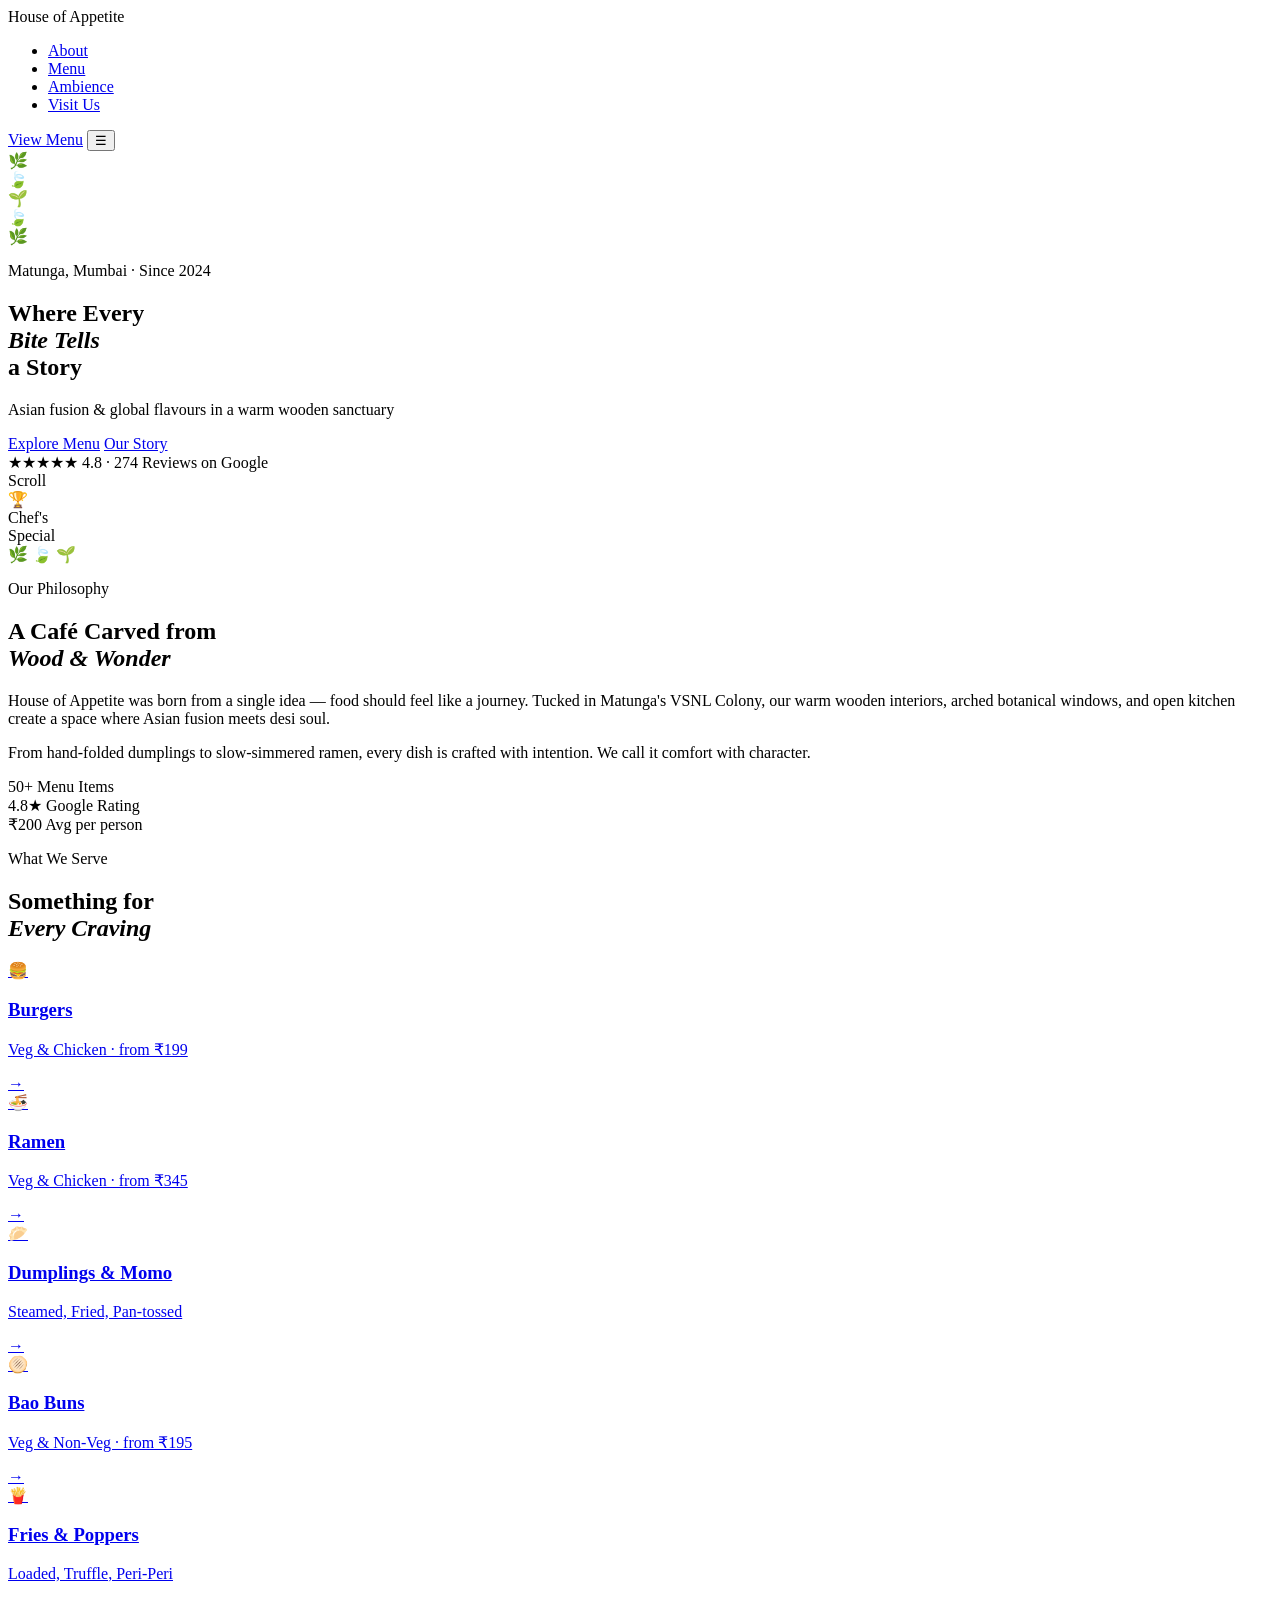
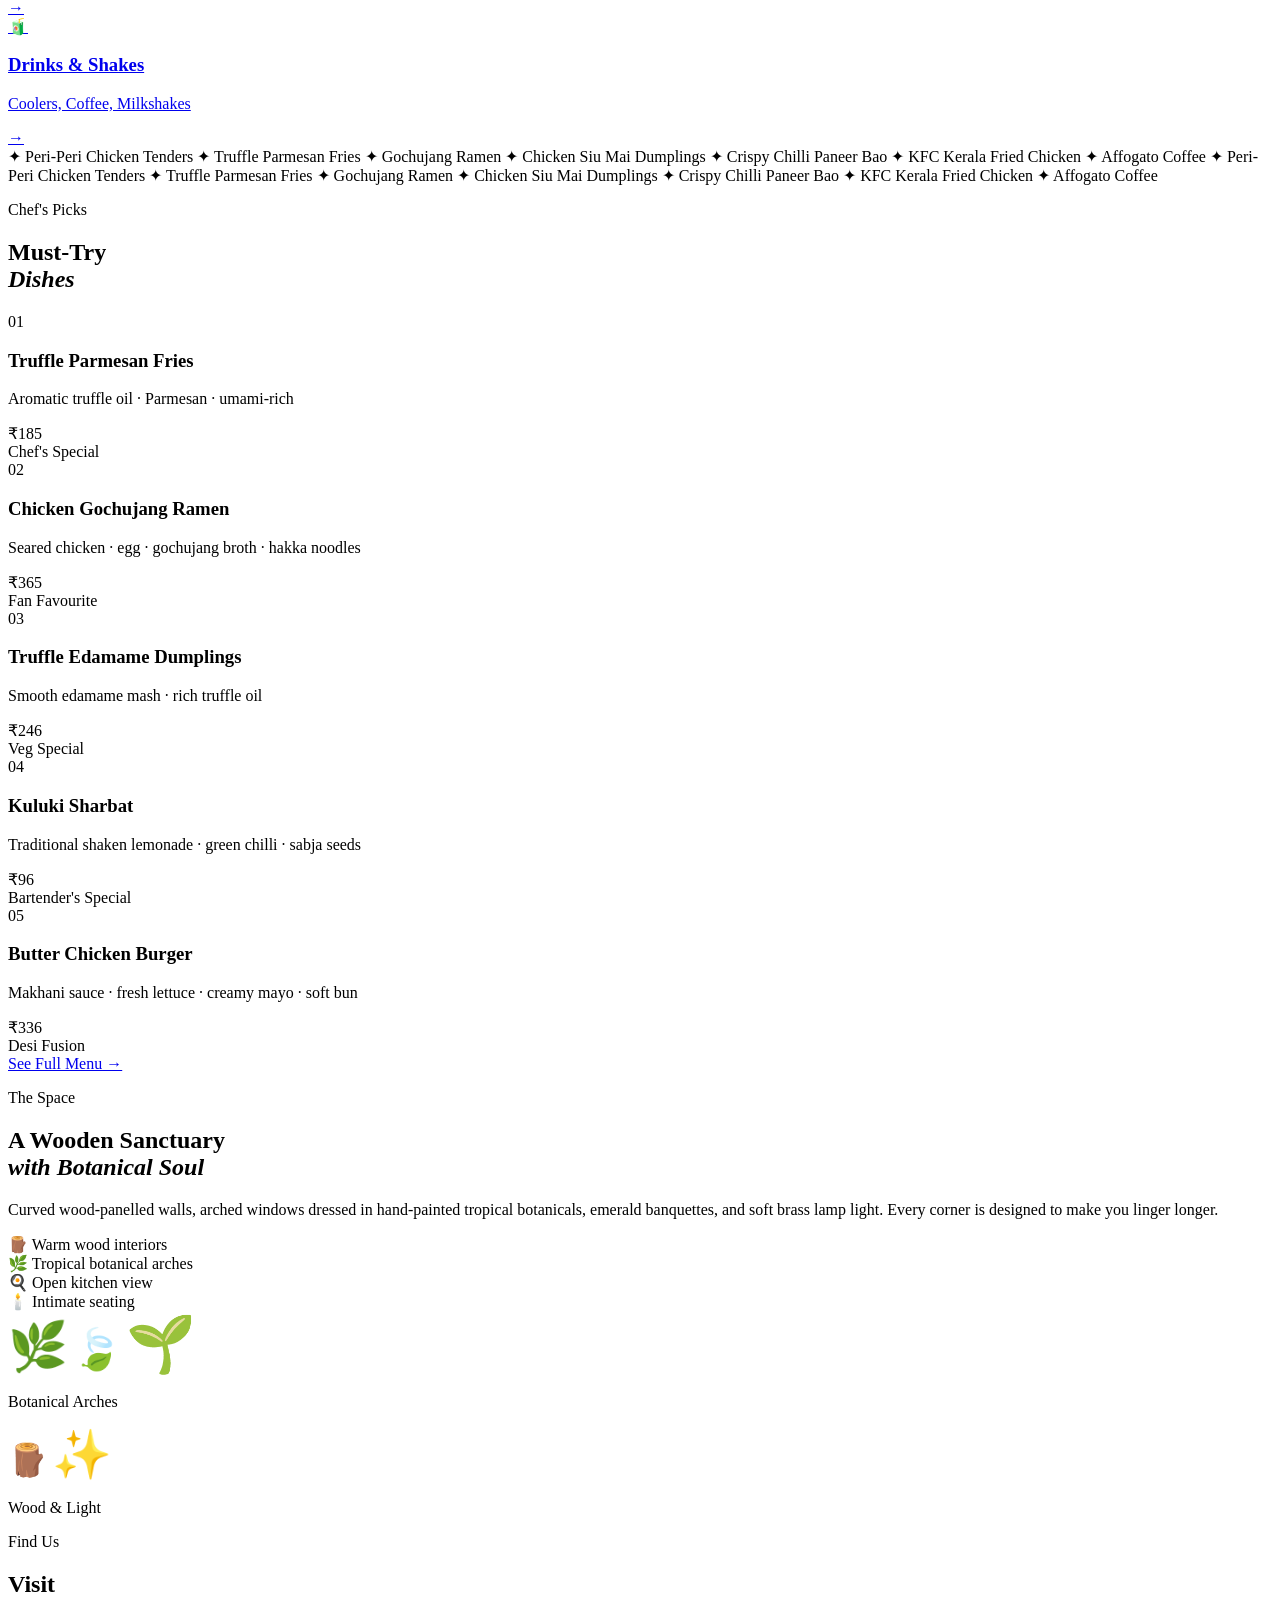
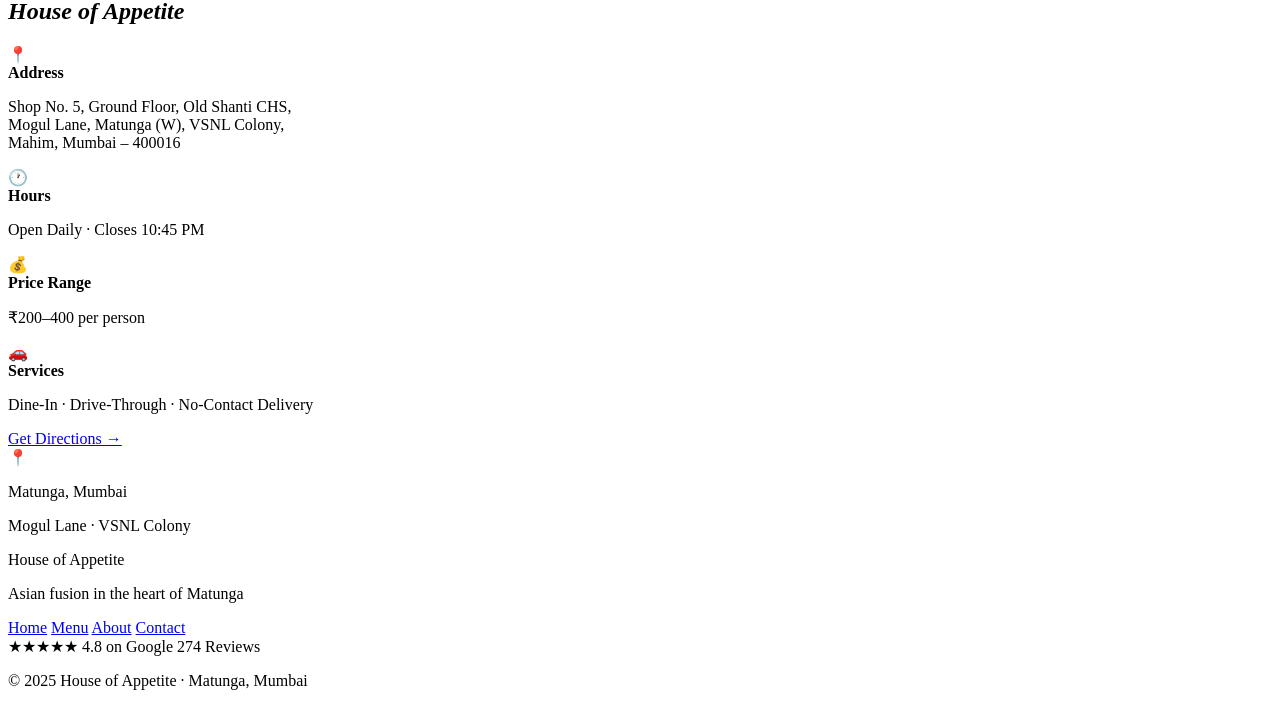
==== index.html @ f9330614 "Fix mobile browser dark mode color inversion" ====
<!DOCTYPE html>
<html lang="en">
<head>
  <meta charset="UTF-8" />
  <meta name="viewport" content="width=device-width, initial-scale=1.0"/>
  <title>House of Appetite · Matunga, Mumbai</title>
  <link rel="preconnect" href="https://fonts.googleapis.com">
  <link href="https://fonts.googleapis.com/css2?family=Cormorant+Garamond:ital,wght@0,300;0,400;0,600;1,300;1,400&family=DM+Sans:wght@300;400;500&family=Playfair+Display:ital,wght@1,400&display=swap" rel="stylesheet">
  <link rel="stylesheet" href="style.css">
  <meta name="color-scheme" content="light">
</head>
<body>

  <!-- FLOATING NAV -->
  <nav class="nav" id="nav">
    <div class="nav-logo">
      <span class="logo-text">House of Appetite</span>
    </div>
    <ul class="nav-links">
      <li><a href="#about">About</a></li>
      <li><a href="menu.html">Menu</a></li>
      <li><a href="#ambience">Ambience</a></li>
      <li><a href="#contact">Visit Us</a></li>
    </ul>
    <a href="menu.html" class="nav-cta">View Menu</a>
    <button class="nav-hamburger" id="hamburger">&#9776;</button>
  </nav>

  <!-- HERO -->
  <section class="hero">
    <div class="hero-bg">
      <div class="leaf leaf-1">🌿</div>
      <div class="leaf leaf-2">🍃</div>
      <div class="leaf leaf-3">🌱</div>
      <div class="leaf leaf-4">🍃</div>
      <div class="leaf leaf-5">🌿</div>
    </div>
    <div class="hero-content">
      <p class="hero-eyebrow">Matunga, Mumbai · Since 2024</p>
      <h1 class="hero-title">
        Where Every<br>
        <em>Bite Tells</em><br>
        a Story
      </h1>
      <p class="hero-sub">Asian fusion & global flavours in a warm wooden sanctuary</p>
      <div class="hero-actions">
        <a href="menu.html" class="btn btn-primary">Explore Menu</a>
        <a href="#about" class="btn btn-ghost">Our Story</a>
      </div>
      <div class="hero-rating">
        <span class="stars">★★★★★</span>
        <span class="rating-text">4.8 · 274 Reviews on Google</span>
      </div>
    </div>
    <div class="hero-scroll">
      <span>Scroll</span>
      <div class="scroll-line"></div>
    </div>
  </section>

  <!-- FLOATING BADGE -->
  <div class="float-badge antigravity" id="float-badge">
    <div class="badge-inner">
      <div class="badge-icon">🏆</div>
      <div class="badge-text">Chef's<br>Special</div>
    </div>
  </div>

  <!-- ABOUT STRIP -->
  <section class="about" id="about">
    <div class="about-grid">
      <div class="about-left">
        <div class="wood-panel">
          <div class="arched-window">
            <div class="arched-leaf-art">
              <div class="arch-inner">
                <span class="arch-emoji">🌿</span>
                <span class="arch-emoji">🍃</span>
                <span class="arch-emoji">🌱</span>
              </div>
            </div>
          </div>
        </div>
      </div>
      <div class="about-right">
        <p class="section-label">Our Philosophy</p>
        <h2 class="section-title">A Café Carved from<br><em>Wood & Wonder</em></h2>
        <p class="about-body">House of Appetite was born from a single idea — food should feel like a journey. Tucked in Matunga's VSNL Colony, our warm wooden interiors, arched botanical windows, and open kitchen create a space where Asian fusion meets desi soul.</p>
        <p class="about-body">From hand-folded dumplings to slow-simmered ramen, every dish is crafted with intention. We call it comfort with character.</p>
        <div class="about-stats">
          <div class="stat">
            <span class="stat-num">50+</span>
            <span class="stat-label">Menu Items</span>
          </div>
          <div class="stat">
            <span class="stat-num">4.8★</span>
            <span class="stat-label">Google Rating</span>
          </div>
          <div class="stat">
            <span class="stat-num">₹200</span>
            <span class="stat-label">Avg per person</span>
          </div>
        </div>
      </div>
    </div>
  </section>

  <!-- CATEGORY SHOWCASE -->
  <section class="categories">
    <div class="container">
      <p class="section-label center">What We Serve</p>
      <h2 class="section-title center">Something for<br><em>Every Craving</em></h2>
      <div class="cat-grid">
        <a href="menu.html#burgers" class="cat-card antigravity-card" style="--delay:0s">
          <div class="cat-emoji">🍔</div>
          <h3>Burgers</h3>
          <p>Veg & Chicken · from ₹199</p>
          <span class="cat-arrow">→</span>
        </a>
        <a href="menu.html#ramen" class="cat-card antigravity-card" style="--delay:0.1s">
          <div class="cat-emoji">🍜</div>
          <h3>Ramen</h3>
          <p>Veg & Chicken · from ₹345</p>
          <span class="cat-arrow">→</span>
        </a>
        <a href="menu.html#dumplings" class="cat-card antigravity-card" style="--delay:0.2s">
          <div class="cat-emoji">🥟</div>
          <h3>Dumplings & Momo</h3>
          <p>Steamed, Fried, Pan-tossed</p>
          <span class="cat-arrow">→</span>
        </a>
        <a href="menu.html#bao" class="cat-card antigravity-card" style="--delay:0.3s">
          <div class="cat-emoji">🫓</div>
          <h3>Bao Buns</h3>
          <p>Veg & Non-Veg · from ₹195</p>
          <span class="cat-arrow">→</span>
        </a>
        <a href="menu.html#fries" class="cat-card antigravity-card" style="--delay:0.4s">
          <div class="cat-emoji">🍟</div>
          <h3>Fries & Poppers</h3>
          <p>Loaded, Truffle, Peri-Peri</p>
          <span class="cat-arrow">→</span>
        </a>
        <a href="menu.html#drinks" class="cat-card antigravity-card" style="--delay:0.5s">
          <div class="cat-emoji">🧃</div>
          <h3>Drinks & Shakes</h3>
          <p>Coolers, Coffee, Milkshakes</p>
          <span class="cat-arrow">→</span>
        </a>
      </div>
    </div>
  </section>

  <!-- CHEF SPECIALS TICKER -->
  <div class="ticker-wrap">
    <div class="ticker">
      <span>✦ Peri-Peri Chicken Tenders</span>
      <span>✦ Truffle Parmesan Fries</span>
      <span>✦ Gochujang Ramen</span>
      <span>✦ Chicken Siu Mai Dumplings</span>
      <span>✦ Crispy Chilli Paneer Bao</span>
      <span>✦ KFC Kerala Fried Chicken</span>
      <span>✦ Affogato Coffee</span>
      <span>✦ Peri-Peri Chicken Tenders</span>
      <span>✦ Truffle Parmesan Fries</span>
      <span>✦ Gochujang Ramen</span>
      <span>✦ Chicken Siu Mai Dumplings</span>
      <span>✦ Crispy Chilli Paneer Bao</span>
      <span>✦ KFC Kerala Fried Chicken</span>
      <span>✦ Affogato Coffee</span>
    </div>
  </div>

  <!-- FEATURED DISHES -->
  <section class="featured">
    <div class="container">
      <p class="section-label">Chef's Picks</p>
      <h2 class="section-title">Must-Try<br><em>Dishes</em></h2>
      <div class="dish-list">
        <div class="dish-item antigravity-subtle">
          <div class="dish-num">01</div>
          <div class="dish-info">
            <h3>Truffle Parmesan Fries</h3>
            <p>Aromatic truffle oil · Parmesan · umami-rich</p>
          </div>
          <div class="dish-price">₹185</div>
          <div class="dish-tag">Chef's Special</div>
        </div>
        <div class="dish-item antigravity-subtle">
          <div class="dish-num">02</div>
          <div class="dish-info">
            <h3>Chicken Gochujang Ramen</h3>
            <p>Seared chicken · egg · gochujang broth · hakka noodles</p>
          </div>
          <div class="dish-price">₹365</div>
          <div class="dish-tag">Fan Favourite</div>
        </div>
        <div class="dish-item antigravity-subtle">
          <div class="dish-num">03</div>
          <div class="dish-info">
            <h3>Truffle Edamame Dumplings</h3>
            <p>Smooth edamame mash · rich truffle oil</p>
          </div>
          <div class="dish-price">₹246</div>
          <div class="dish-tag">Veg Special</div>
        </div>
        <div class="dish-item antigravity-subtle">
          <div class="dish-num">04</div>
          <div class="dish-info">
            <h3>Kuluki Sharbat</h3>
            <p>Traditional shaken lemonade · green chilli · sabja seeds</p>
          </div>
          <div class="dish-price">₹96</div>
          <div class="dish-tag">Bartender's Special</div>
        </div>
        <div class="dish-item antigravity-subtle">
          <div class="dish-num">05</div>
          <div class="dish-info">
            <h3>Butter Chicken Burger</h3>
            <p>Makhani sauce · fresh lettuce · creamy mayo · soft bun</p>
          </div>
          <div class="dish-price">₹336</div>
          <div class="dish-tag">Desi Fusion</div>
        </div>
      </div>
      <div class="featured-cta">
        <a href="menu.html" class="btn btn-primary">See Full Menu →</a>
      </div>
    </div>
  </section>

  <!-- AMBIENCE SECTION -->
  <section class="ambience" id="ambience">
    <div class="ambience-inner">
      <div class="ambience-text">
        <p class="section-label light">The Space</p>
        <h2 class="section-title light">A Wooden Sanctuary<br><em>with Botanical Soul</em></h2>
        <p class="ambience-body">Curved wood-panelled walls, arched windows dressed in hand-painted tropical botanicals, emerald banquettes, and soft brass lamp light. Every corner is designed to make you linger longer.</p>
        <div class="ambience-features">
          <div class="af-item">
            <span class="af-icon">🪵</span>
            <span>Warm wood interiors</span>
          </div>
          <div class="af-item">
            <span class="af-icon">🌿</span>
            <span>Tropical botanical arches</span>
          </div>
          <div class="af-item">
            <span class="af-icon">🍳</span>
            <span>Open kitchen view</span>
          </div>
          <div class="af-item">
            <span class="af-icon">🕯️</span>
            <span>Intimate seating</span>
          </div>
        </div>
      </div>
      <div class="ambience-visual">
        <div class="av-card av-card-1">
          <div class="av-arch">
            <span style="font-size:3rem">🌿</span>
            <span style="font-size:2.5rem">🍃</span>
            <span style="font-size:3.5rem">🌱</span>
          </div>
          <p>Botanical Arches</p>
        </div>
        <div class="av-card av-card-2">
          <div class="av-arch">
            <span style="font-size:2rem">🪵</span>
            <span style="font-size:3rem">✨</span>
          </div>
          <p>Wood & Light</p>
        </div>
      </div>
    </div>
  </section>

  <!-- CONTACT / VISIT -->
  <section class="contact" id="contact">
    <div class="container">
      <div class="contact-grid">
        <div class="contact-info">
          <p class="section-label">Find Us</p>
          <h2 class="section-title">Visit<br><em>House of Appetite</em></h2>
          <div class="contact-details">
            <div class="cd-row">
              <span class="cd-icon">📍</span>
              <div>
                <strong>Address</strong>
                <p>Shop No. 5, Ground Floor, Old Shanti CHS,<br>Mogul Lane, Matunga (W), VSNL Colony,<br>Mahim, Mumbai – 400016</p>
              </div>
            </div>
            <div class="cd-row">
              <span class="cd-icon">🕐</span>
              <div>
                <strong>Hours</strong>
                <p>Open Daily · Closes 10:45 PM</p>
              </div>
            </div>
            <div class="cd-row">
              <span class="cd-icon">💰</span>
              <div>
                <strong>Price Range</strong>
                <p>₹200–400 per person</p>
              </div>
            </div>
            <div class="cd-row">
              <span class="cd-icon">🚗</span>
              <div>
                <strong>Services</strong>
                <p>Dine-In · Drive-Through · No-Contact Delivery</p>
              </div>
            </div>
          </div>
          <a href="https://maps.google.com" target="_blank" class="btn btn-primary" style="margin-top:2rem;">Get Directions →</a>
        </div>
        <div class="map-placeholder">
          <div class="map-frame">
            <div class="map-pin antigravity">📍</div>
            <p class="map-label">Matunga, Mumbai</p>
            <p class="map-sub">Mogul Lane · VSNL Colony</p>
          </div>
        </div>
      </div>
    </div>
  </section>

  <!-- FOOTER -->
  <footer class="footer">
    <div class="footer-inner">
      <div class="footer-brand">
        <span class="logo-text">House of Appetite</span>
        <p>Asian fusion in the heart of Matunga</p>
      </div>
      <div class="footer-links">
        <a href="index.html">Home</a>
        <a href="menu.html">Menu</a>
        <a href="#about">About</a>
        <a href="#contact">Contact</a>
      </div>
      <div class="footer-rating">
        <span>★★★★★ 4.8 on Google</span>
        <span>274 Reviews</span>
      </div>
    </div>
    <div class="footer-bottom">
      <p>© 2025 House of Appetite · Matunga, Mumbai</p>
    </div>
  </footer>

  <script src="main.js"></script>
</body>
</html>
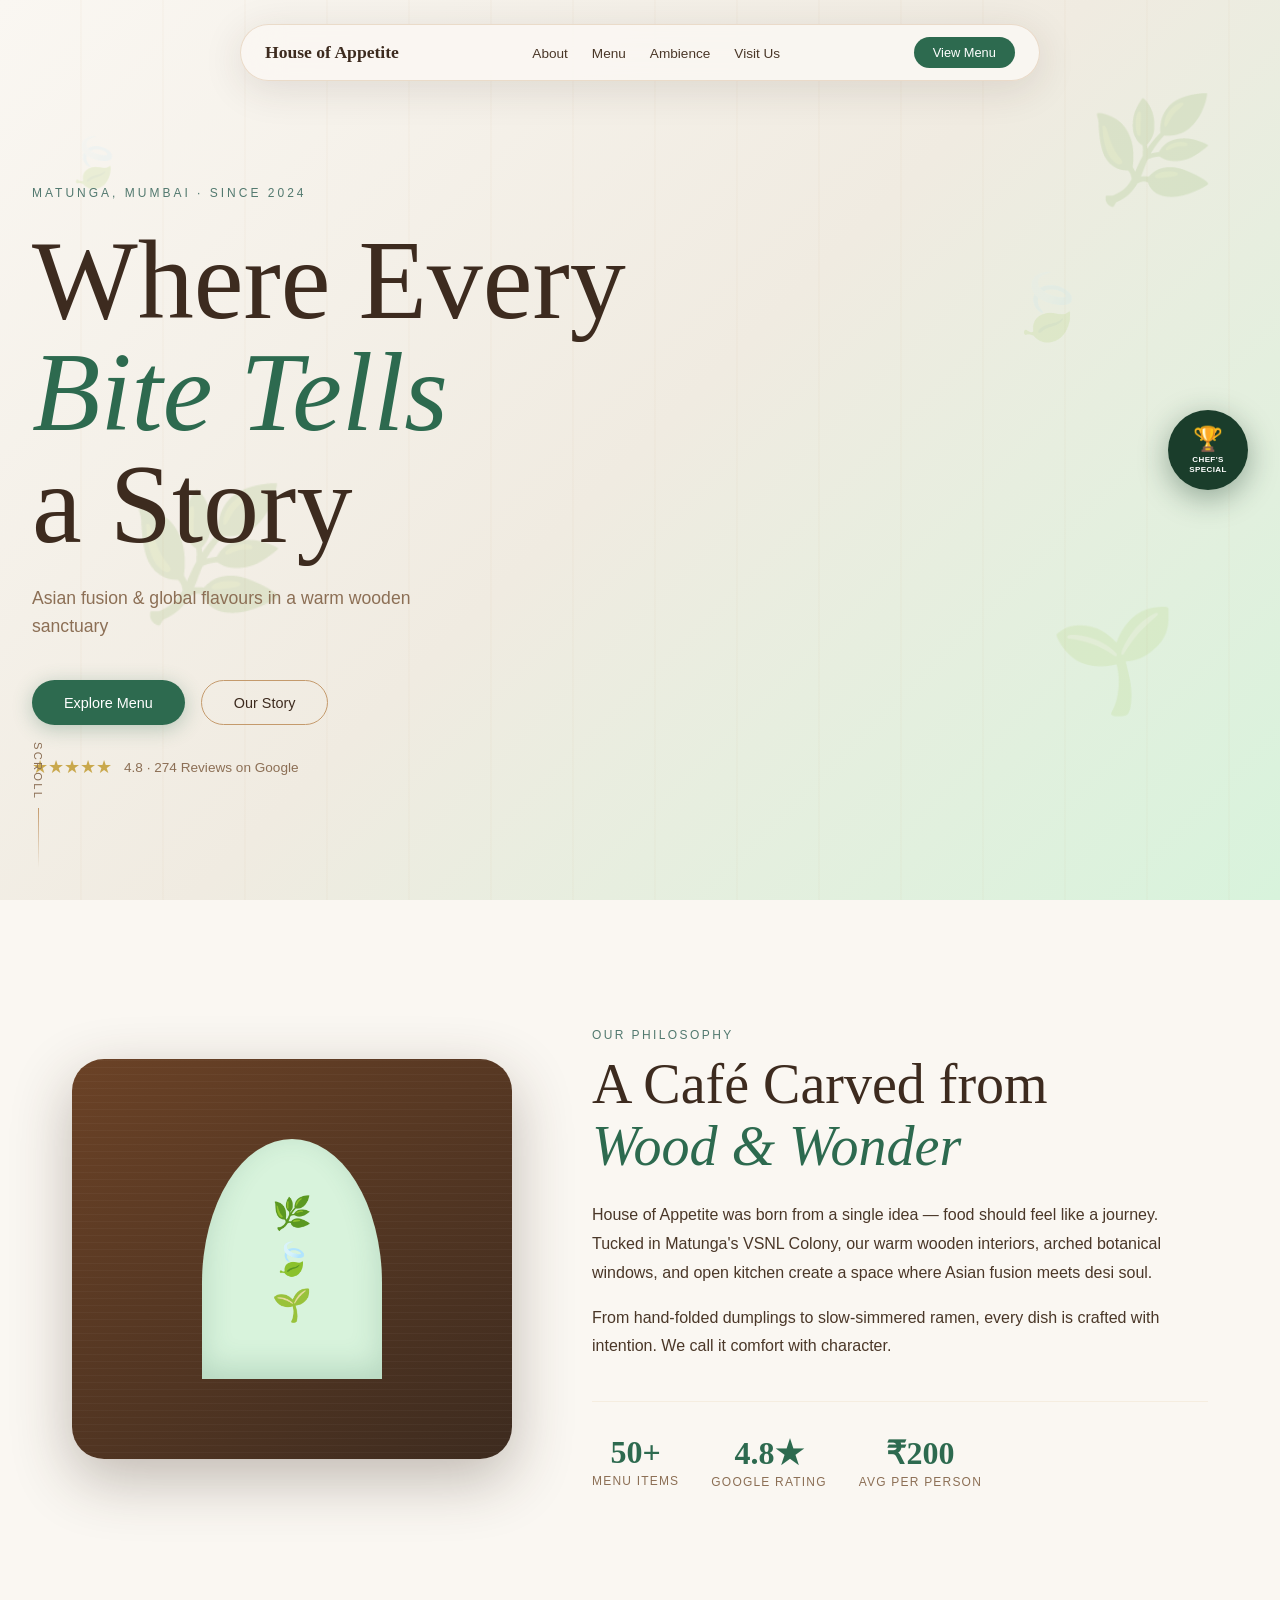
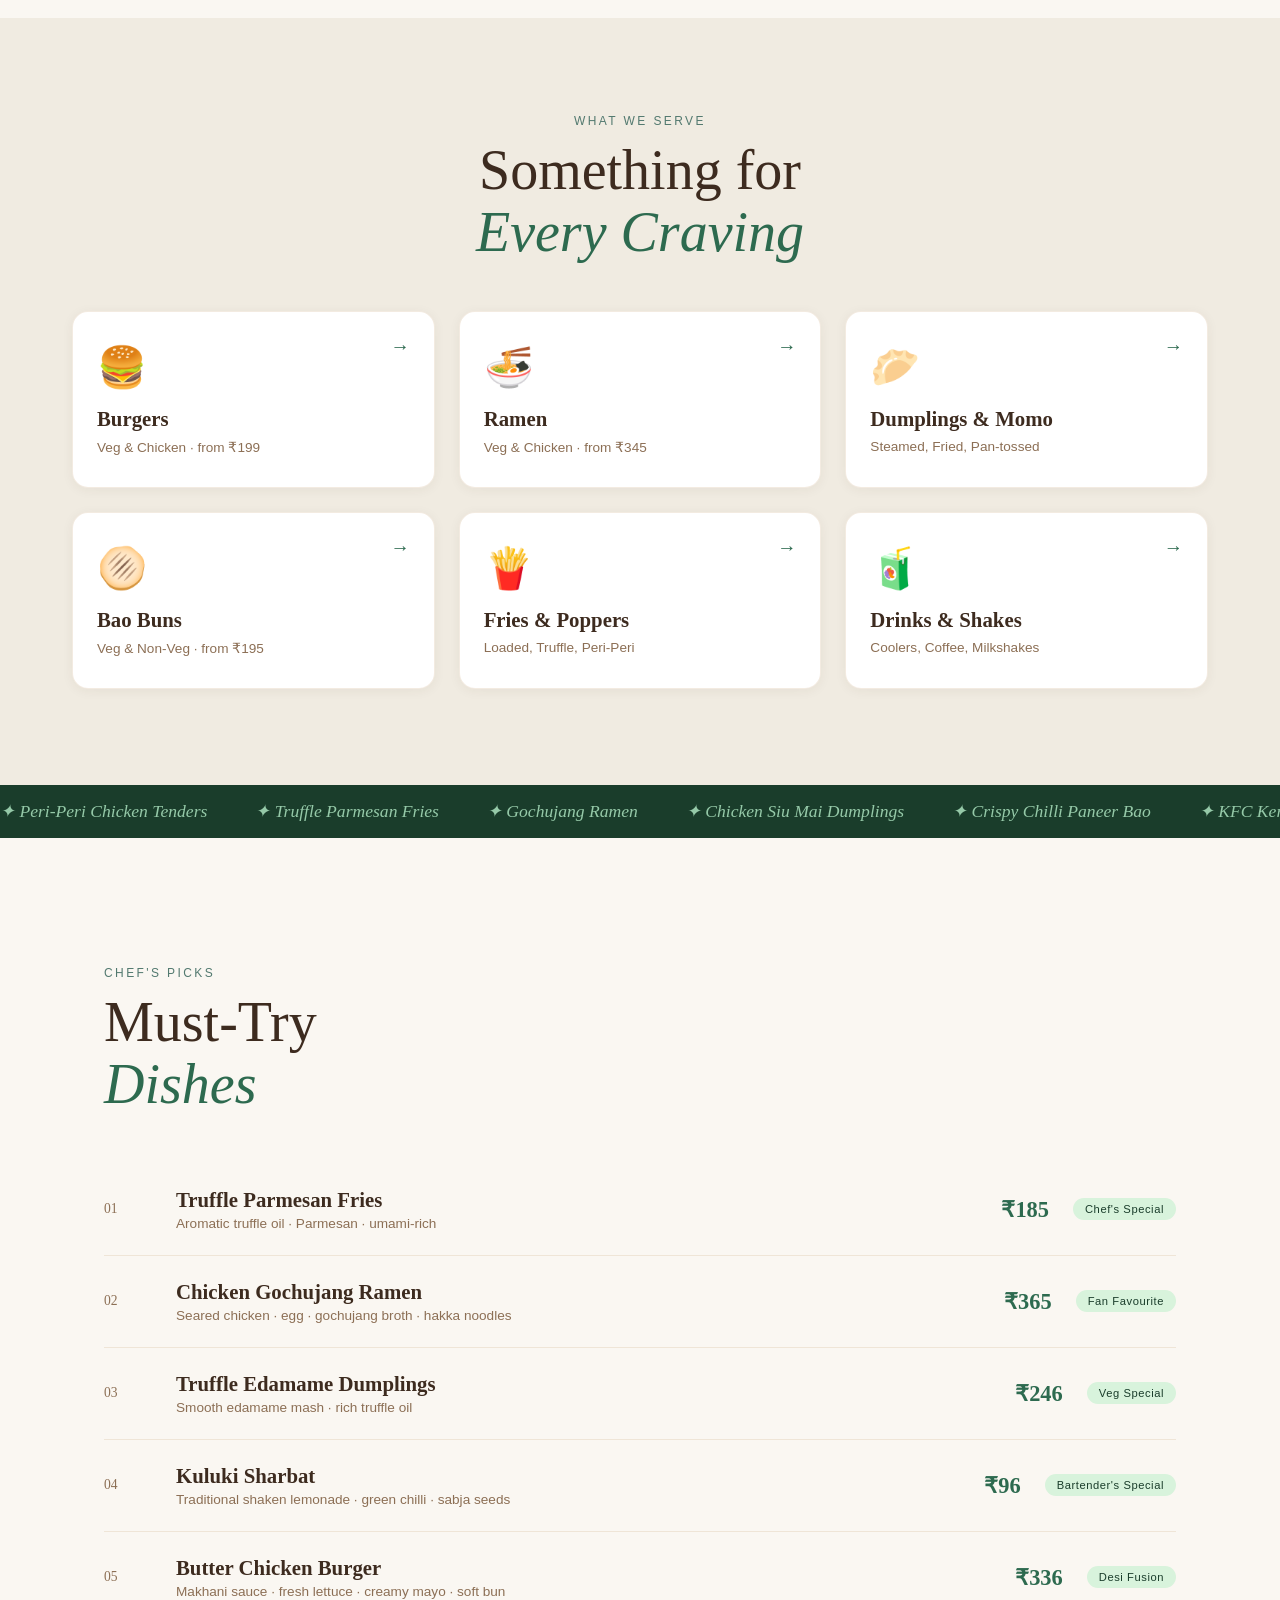
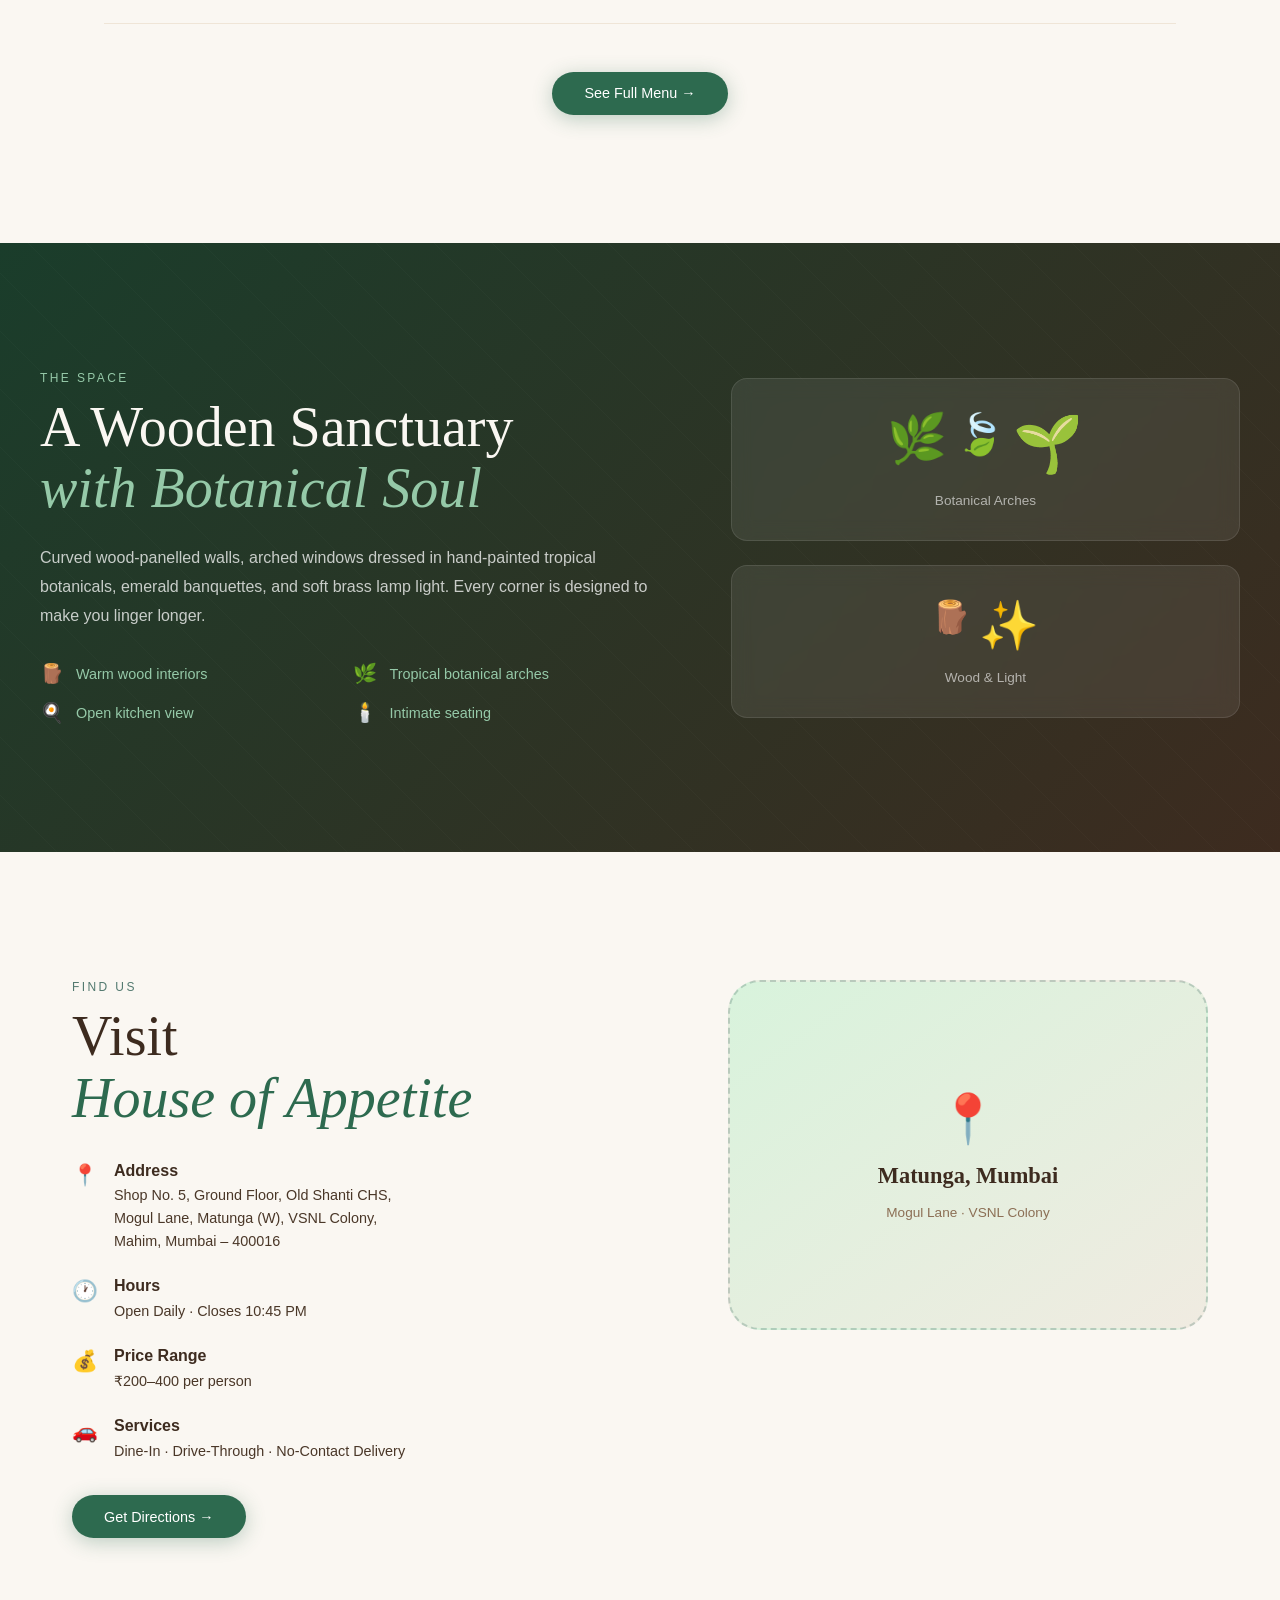
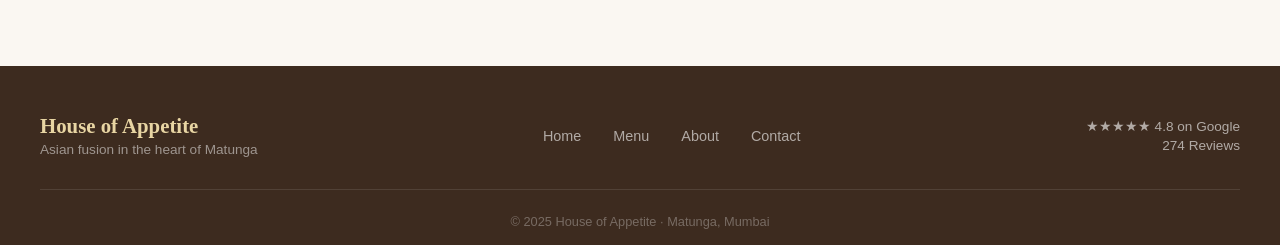
==== commit d31da0f4: "Fix CSS and JS paths" ====
--- a/index.html
+++ b/index.html
@@ -6,7 +6,7 @@
   <title>House of Appetite · Matunga, Mumbai</title>
   <link rel="preconnect" href="https://fonts.googleapis.com">
   <link href="https://fonts.googleapis.com/css2?family=Cormorant+Garamond:ital,wght@0,300;0,400;0,600;1,300;1,400&family=DM+Sans:wght@300;400;500&family=Playfair+Display:ital,wght@1,400&display=swap" rel="stylesheet">
-  <link rel="stylesheet" href="style.css">
+  <link rel="stylesheet" href="css/style.css">
   <meta name="color-scheme" content="light">
 </head>
 <body>
@@ -348,6 +348,6 @@
     </div>
   </footer>
 
-  <script src="main.js"></script>
+  <script src="js/main.js"></script>
 </body>
 </html>
--- a/css/style.css
+++ b/css/style.css
@@ -0,0 +1,970 @@
+/* ===========================
+   HOUSE OF APPETITE — STYLES
+   Theme: Wood + Botanical Green
+   =========================== */
+
+:root {
+  color-scheme: light;
+  --wood-dark: #3d2b1f;
+  --wood-mid: #6b4226;
+  --wood-light: #c49a6c;
+  --wood-pale: #f5ede0;
+  --green-deep: #1a3d2b;
+  --green-mid: #2d6a4f;
+  --green-sage: #52796f;
+  --green-light: #95c9a8;
+  --green-pale: #d8f3dc;
+  --cream: #faf7f2;
+  --off-white: #f0ebe1;
+  --text-dark: #1c1209;
+  --text-mid: #4a3728;
+  --text-light: #8c6f55;
+  --gold: #c9a84c;
+  --gold-light: #e8d5a3;
+  --shadow-wood: rgba(61, 43, 31, 0.15);
+  --radius: 16px;
+  --radius-lg: 32px;
+  --radius-arch: 50% 50% 0 0 / 60% 60% 0 0;
+}
+
+*, *::before, *::after { box-sizing: border-box; margin: 0; padding: 0; }
+
+html { scroll-behavior: smooth; }
+
+body {
+  font-family: 'DM Sans', sans-serif;
+  background: var(--cream);
+  color: var(--text-dark);
+  overflow-x: hidden;
+  cursor: default;
+}
+
+/* ========== TYPOGRAPHY ========== */
+.section-label {
+  font-family: 'DM Sans', sans-serif;
+  font-size: 0.75rem;
+  font-weight: 500;
+  letter-spacing: 0.2em;
+  text-transform: uppercase;
+  color: var(--green-sage);
+  display: block;
+  margin-bottom: 0.75rem;
+}
+.section-label.light { color: var(--green-light); }
+.section-label.center { text-align: center; }
+
+.section-title {
+  font-family: 'Cormorant Garamond', serif;
+  font-size: clamp(2.2rem, 5vw, 3.5rem);
+  font-weight: 300;
+  line-height: 1.1;
+  color: var(--wood-dark);
+  margin-bottom: 1.5rem;
+}
+.section-title em {
+  font-style: italic;
+  color: var(--green-mid);
+}
+.section-title.center { text-align: center; }
+.section-title.light { color: var(--cream); }
+.section-title.light em { color: var(--green-light); }
+
+/* ========== BUTTONS ========== */
+.btn {
+  display: inline-flex;
+  align-items: center;
+  gap: 0.5rem;
+  padding: 0.85rem 2rem;
+  border-radius: 100px;
+  font-family: 'DM Sans', sans-serif;
+  font-size: 0.9rem;
+  font-weight: 500;
+  text-decoration: none;
+  transition: all 0.3s ease;
+  cursor: pointer;
+  border: none;
+}
+.btn-primary {
+  background: var(--green-mid);
+  color: white;
+  box-shadow: 0 4px 20px rgba(45, 106, 79, 0.3);
+}
+.btn-primary:hover {
+  background: var(--green-deep);
+  transform: translateY(-2px);
+  box-shadow: 0 8px 30px rgba(45, 106, 79, 0.4);
+}
+.btn-ghost {
+  background: transparent;
+  color: var(--wood-dark);
+  border: 1.5px solid var(--wood-light);
+}
+.btn-ghost:hover {
+  background: var(--wood-pale);
+  transform: translateY(-2px);
+}
+
+/* ========== CONTAINER ========== */
+.container {
+  max-width: 1200px;
+  margin: 0 auto;
+  padding: 0 2rem;
+}
+
+/* ========== NAVIGATION ========== */
+.nav {
+  position: fixed;
+  top: 1.5rem;
+  left: 50%;
+  transform: translateX(-50%);
+  z-index: 1000;
+  display: flex;
+  align-items: center;
+  gap: 2rem;
+  background: rgba(250, 247, 242, 0.92);
+  backdrop-filter: blur(20px);
+  border: 1px solid rgba(196, 154, 108, 0.3);
+  border-radius: 100px;
+  padding: 0.75rem 1.5rem;
+  box-shadow: 0 8px 40px rgba(61, 43, 31, 0.12);
+  transition: all 0.4s ease;
+  width: min(90vw, 800px);
+}
+.nav.scrolled {
+  background: rgba(250, 247, 242, 0.98);
+  box-shadow: 0 8px 40px rgba(61, 43, 31, 0.2);
+}
+.logo-text {
+  font-family: 'Cormorant Garamond', serif;
+  font-size: 1.1rem;
+  font-weight: 600;
+  color: var(--wood-dark);
+  white-space: nowrap;
+}
+.nav-links {
+  display: flex;
+  list-style: none;
+  gap: 1.5rem;
+  flex: 1;
+  justify-content: center;
+}
+.nav-links a {
+  text-decoration: none;
+  font-size: 0.85rem;
+  color: var(--text-mid);
+  transition: color 0.2s;
+  font-weight: 400;
+}
+.nav-links a:hover { color: var(--green-mid); }
+.nav-cta {
+  font-size: 0.8rem;
+  padding: 0.5rem 1.2rem;
+  background: var(--green-mid);
+  color: white;
+  border-radius: 100px;
+  text-decoration: none;
+  font-weight: 500;
+  transition: all 0.3s;
+  white-space: nowrap;
+}
+.nav-cta:hover { background: var(--green-deep); }
+.nav-hamburger {
+  display: none;
+  background: none;
+  border: none;
+  font-size: 1.4rem;
+  cursor: pointer;
+  color: var(--wood-dark);
+}
+
+/* ========== HERO ========== */
+.hero {
+  min-height: 100vh;
+  display: flex;
+  align-items: center;
+  position: relative;
+  overflow: hidden;
+  background: linear-gradient(135deg, var(--cream) 0%, var(--off-white) 50%, var(--green-pale) 100%);
+  padding: 8rem 2rem 4rem;
+}
+
+.hero-bg {
+  position: absolute;
+  inset: 0;
+  overflow: hidden;
+  pointer-events: none;
+}
+
+/* Wood grain texture overlay */
+.hero-bg::before {
+  content: '';
+  position: absolute;
+  inset: 0;
+  background:
+    repeating-linear-gradient(
+      90deg,
+      transparent 0px,
+      transparent 80px,
+      rgba(196, 154, 108, 0.04) 80px,
+      rgba(196, 154, 108, 0.04) 82px
+    );
+}
+
+.leaf {
+  position: absolute;
+  font-size: clamp(3rem, 8vw, 7rem);
+  opacity: 0.12;
+  animation: floatLeaf 8s ease-in-out infinite;
+  user-select: none;
+}
+.leaf-1 { top: 10%; right: 5%; animation-delay: 0s; }
+.leaf-2 { top: 30%; right: 15%; animation-delay: 1.5s; font-size: clamp(2rem, 5vw, 4rem); }
+.leaf-3 { bottom: 20%; right: 8%; animation-delay: 3s; }
+.leaf-4 { top: 15%; left: 5%; animation-delay: 2s; font-size: clamp(2rem, 4vw, 3rem); }
+.leaf-5 { bottom: 30%; left: 10%; animation-delay: 4s; font-size: clamp(4rem, 10vw, 9rem); }
+
+@keyframes floatLeaf {
+  0%, 100% { transform: translateY(0) rotate(0deg); opacity: 0.12; }
+  25% { transform: translateY(-20px) rotate(5deg); opacity: 0.18; }
+  50% { transform: translateY(-10px) rotate(-3deg); opacity: 0.14; }
+  75% { transform: translateY(-25px) rotate(8deg); opacity: 0.16; }
+}
+
+.hero-content {
+  position: relative;
+  z-index: 2;
+  max-width: 680px;
+  animation: heroReveal 1s ease 0.2s both;
+}
+
+@keyframes heroReveal {
+  from { opacity: 0; transform: translateY(40px); }
+  to { opacity: 1; transform: translateY(0); }
+}
+
+.hero-eyebrow {
+  font-size: 0.75rem;
+  letter-spacing: 0.25em;
+  text-transform: uppercase;
+  color: var(--green-sage);
+  margin-bottom: 1.5rem;
+  font-weight: 500;
+}
+
+.hero-title {
+  font-family: 'Cormorant Garamond', serif;
+  font-size: clamp(3.5rem, 9vw, 7rem);
+  font-weight: 300;
+  line-height: 1;
+  color: var(--wood-dark);
+  margin-bottom: 1.5rem;
+}
+.hero-title em {
+  font-style: italic;
+  color: var(--green-mid);
+}
+
+.hero-sub {
+  font-size: 1.1rem;
+  color: var(--text-light);
+  margin-bottom: 2.5rem;
+  font-weight: 300;
+  max-width: 400px;
+  line-height: 1.6;
+}
+
+.hero-actions {
+  display: flex;
+  gap: 1rem;
+  flex-wrap: wrap;
+  margin-bottom: 2rem;
+}
+
+.hero-rating {
+  display: flex;
+  align-items: center;
+  gap: 0.75rem;
+}
+.stars { color: var(--gold); font-size: 1.1rem; }
+.rating-text { font-size: 0.85rem; color: var(--text-light); }
+
+.hero-scroll {
+  position: absolute;
+  bottom: 2rem;
+  left: 2rem;
+  display: flex;
+  flex-direction: column;
+  align-items: center;
+  gap: 0.5rem;
+  z-index: 2;
+}
+.hero-scroll span {
+  font-size: 0.7rem;
+  letter-spacing: 0.2em;
+  text-transform: uppercase;
+  color: var(--text-light);
+  writing-mode: vertical-rl;
+}
+.scroll-line {
+  width: 1px;
+  height: 60px;
+  background: linear-gradient(to bottom, var(--wood-light), transparent);
+  animation: scrollPulse 2s ease infinite;
+}
+@keyframes scrollPulse {
+  0%, 100% { opacity: 0.4; transform: scaleY(1); }
+  50% { opacity: 1; transform: scaleY(1.2); }
+}
+
+/* ========== ANTIGRAVITY BADGE ========== */
+.float-badge {
+  position: fixed;
+  right: 2rem;
+  top: 50%;
+  transform: translateY(-50%);
+  z-index: 500;
+}
+.badge-inner {
+  background: var(--green-deep);
+  color: white;
+  width: 80px;
+  height: 80px;
+  border-radius: 50%;
+  display: flex;
+  flex-direction: column;
+  align-items: center;
+  justify-content: center;
+  gap: 2px;
+  box-shadow: 0 8px 30px rgba(26, 61, 43, 0.4);
+  cursor: pointer;
+  transition: transform 0.3s ease;
+}
+.badge-inner:hover { transform: scale(1.1); }
+.badge-icon { font-size: 1.5rem; }
+.badge-text {
+  font-size: 0.5rem;
+  text-align: center;
+  letter-spacing: 0.05em;
+  font-weight: 600;
+  text-transform: uppercase;
+  line-height: 1.2;
+}
+
+/* ========== ANTIGRAVITY ANIMATION ========== */
+.antigravity {
+  animation: antigrav 4s ease-in-out infinite;
+}
+@keyframes antigrav {
+  0%, 100% { transform: translateY(-50%) translateY(0px); }
+  50% { transform: translateY(-50%) translateY(-15px); }
+}
+
+.antigravity-card {
+  transition: transform 0.4s ease, box-shadow 0.4s ease;
+  animation: cardFloat var(--delay, 0s) ease-in-out infinite;
+  animation-duration: 5s;
+  animation-delay: var(--delay, 0s);
+}
+.antigravity-card:hover {
+  transform: translateY(-12px) !important;
+  box-shadow: 0 20px 50px rgba(61, 43, 31, 0.2);
+}
+@keyframes cardFloat {
+  0%, 100% { transform: translateY(0); }
+  50% { transform: translateY(-8px); }
+}
+
+.antigravity-subtle {
+  transition: transform 0.3s ease;
+}
+.antigravity-subtle:hover {
+  transform: translateX(6px);
+}
+
+/* ========== ABOUT ========== */
+.about {
+  padding: 8rem 2rem;
+  max-width: 1200px;
+  margin: 0 auto;
+}
+.about-grid {
+  display: grid;
+  grid-template-columns: 1fr 1.4fr;
+  gap: 5rem;
+  align-items: center;
+}
+.wood-panel {
+  background: linear-gradient(145deg, var(--wood-mid), var(--wood-dark));
+  border-radius: var(--radius-lg);
+  padding: 3rem 2rem;
+  min-height: 400px;
+  display: flex;
+  align-items: center;
+  justify-content: center;
+  position: relative;
+  overflow: hidden;
+  box-shadow: 0 20px 60px rgba(61, 43, 31, 0.3);
+}
+.wood-panel::before {
+  content: '';
+  position: absolute;
+  inset: 0;
+  background: repeating-linear-gradient(
+    0deg,
+    transparent 0px,
+    transparent 6px,
+    rgba(255,255,255,0.03) 6px,
+    rgba(255,255,255,0.03) 7px
+  );
+}
+.arched-window {
+  width: 180px;
+  height: 240px;
+  background: var(--green-pale);
+  border-radius: 50% 50% 0 0 / 60% 60% 0 0;
+  overflow: hidden;
+  display: flex;
+  align-items: center;
+  justify-content: center;
+  position: relative;
+  box-shadow: inset 0 -10px 30px rgba(45, 106, 79, 0.2);
+}
+.arch-inner {
+  display: flex;
+  flex-direction: column;
+  align-items: center;
+  gap: 0.5rem;
+  animation: archFloat 6s ease-in-out infinite;
+}
+.arch-emoji { font-size: 2rem; display: block; }
+@keyframes archFloat {
+  0%, 100% { transform: translateY(0); }
+  50% { transform: translateY(-8px); }
+}
+
+.about-body {
+  font-size: 1rem;
+  line-height: 1.8;
+  color: var(--text-mid);
+  margin-bottom: 1rem;
+}
+.about-stats {
+  display: flex;
+  gap: 2rem;
+  margin-top: 2.5rem;
+  padding-top: 2rem;
+  border-top: 1px solid var(--wood-pale);
+}
+.stat { text-align: center; }
+.stat-num {
+  display: block;
+  font-family: 'Cormorant Garamond', serif;
+  font-size: 2rem;
+  font-weight: 600;
+  color: var(--green-mid);
+}
+.stat-label {
+  font-size: 0.75rem;
+  color: var(--text-light);
+  text-transform: uppercase;
+  letter-spacing: 0.1em;
+}
+
+/* ========== CATEGORIES ========== */
+.categories {
+  padding: 6rem 2rem;
+  background: var(--off-white);
+}
+.cat-grid {
+  display: grid;
+  grid-template-columns: repeat(3, 1fr);
+  gap: 1.5rem;
+  margin-top: 3rem;
+}
+.cat-card {
+  background: white;
+  border-radius: var(--radius);
+  padding: 2rem 1.5rem;
+  text-decoration: none;
+  color: var(--text-dark);
+  border: 1px solid rgba(196, 154, 108, 0.2);
+  display: flex;
+  flex-direction: column;
+  gap: 0.5rem;
+  position: relative;
+  transition: box-shadow 0.3s ease;
+  box-shadow: 0 2px 12px rgba(61, 43, 31, 0.06);
+}
+.cat-card:hover { box-shadow: 0 12px 40px rgba(45, 106, 79, 0.15); }
+.cat-emoji { font-size: 2.5rem; margin-bottom: 0.5rem; }
+.cat-card h3 {
+  font-family: 'Cormorant Garamond', serif;
+  font-size: 1.3rem;
+  font-weight: 600;
+  color: var(--wood-dark);
+}
+.cat-card p { font-size: 0.85rem; color: var(--text-light); }
+.cat-arrow {
+  position: absolute;
+  top: 1.5rem;
+  right: 1.5rem;
+  font-size: 1.2rem;
+  color: var(--green-mid);
+  transition: transform 0.3s ease;
+}
+.cat-card:hover .cat-arrow { transform: translateX(4px); }
+
+/* ========== TICKER ========== */
+.ticker-wrap {
+  background: var(--green-deep);
+  padding: 1rem 0;
+  overflow: hidden;
+  white-space: nowrap;
+}
+.ticker {
+  display: inline-flex;
+  gap: 3rem;
+  animation: tickerScroll 30s linear infinite;
+}
+.ticker span {
+  font-family: 'Cormorant Garamond', serif;
+  font-size: 1.1rem;
+  font-style: italic;
+  color: var(--green-light);
+  font-weight: 300;
+}
+@keyframes tickerScroll {
+  from { transform: translateX(0); }
+  to { transform: translateX(-50%); }
+}
+
+/* ========== FEATURED DISHES ========== */
+.featured {
+  padding: 8rem 2rem;
+  max-width: 1200px;
+  margin: 0 auto;
+}
+.dish-list {
+  margin-top: 3rem;
+  display: flex;
+  flex-direction: column;
+  gap: 0;
+}
+.dish-item {
+  display: grid;
+  grid-template-columns: 3rem 1fr auto auto;
+  gap: 1.5rem;
+  align-items: center;
+  padding: 1.5rem 0;
+  border-bottom: 1px solid rgba(196, 154, 108, 0.2);
+  cursor: pointer;
+  transition: background 0.2s, padding 0.2s;
+}
+.dish-item:hover {
+  background: var(--off-white);
+  padding-left: 1rem;
+  padding-right: 1rem;
+  margin: 0 -1rem;
+  border-radius: var(--radius);
+}
+.dish-num {
+  font-family: 'Cormorant Garamond', serif;
+  font-size: 0.85rem;
+  color: var(--text-light);
+  font-weight: 300;
+}
+.dish-info h3 {
+  font-family: 'Cormorant Garamond', serif;
+  font-size: 1.3rem;
+  font-weight: 600;
+  color: var(--wood-dark);
+  margin-bottom: 0.25rem;
+}
+.dish-info p { font-size: 0.85rem; color: var(--text-light); }
+.dish-price {
+  font-family: 'Cormorant Garamond', serif;
+  font-size: 1.4rem;
+  font-weight: 600;
+  color: var(--green-mid);
+}
+.dish-tag {
+  font-size: 0.7rem;
+  padding: 0.3rem 0.75rem;
+  background: var(--green-pale);
+  color: var(--green-deep);
+  border-radius: 100px;
+  font-weight: 500;
+  letter-spacing: 0.05em;
+  white-space: nowrap;
+}
+.featured-cta {
+  margin-top: 3rem;
+  text-align: center;
+}
+
+/* ========== AMBIENCE ========== */
+.ambience {
+  background: linear-gradient(135deg, var(--green-deep) 0%, var(--wood-dark) 100%);
+  padding: 8rem 2rem;
+  position: relative;
+  overflow: hidden;
+}
+.ambience::before {
+  content: '';
+  position: absolute;
+  inset: 0;
+  background: repeating-linear-gradient(
+    45deg,
+    transparent 0px,
+    transparent 40px,
+    rgba(255,255,255,0.02) 40px,
+    rgba(255,255,255,0.02) 41px
+  );
+}
+.ambience-inner {
+  max-width: 1200px;
+  margin: 0 auto;
+  display: grid;
+  grid-template-columns: 1.2fr 1fr;
+  gap: 5rem;
+  align-items: center;
+  position: relative;
+  z-index: 1;
+}
+.ambience-body {
+  color: rgba(255,255,255,0.75);
+  line-height: 1.8;
+  margin-bottom: 2rem;
+}
+.ambience-features {
+  display: grid;
+  grid-template-columns: 1fr 1fr;
+  gap: 1rem;
+}
+.af-item {
+  display: flex;
+  align-items: center;
+  gap: 0.75rem;
+  color: var(--green-light);
+  font-size: 0.9rem;
+}
+.af-icon { font-size: 1.2rem; }
+
+.ambience-visual {
+  display: flex;
+  flex-direction: column;
+  gap: 1.5rem;
+}
+.av-card {
+  background: rgba(255,255,255,0.08);
+  border: 1px solid rgba(255,255,255,0.1);
+  border-radius: var(--radius);
+  padding: 2rem;
+  display: flex;
+  flex-direction: column;
+  align-items: center;
+  gap: 1rem;
+  backdrop-filter: blur(10px);
+  text-align: center;
+}
+.av-card p { color: rgba(255,255,255,0.6); font-size: 0.85rem; }
+.av-arch {
+  display: flex;
+  gap: 0.5rem;
+  animation: archFloat 5s ease-in-out infinite;
+}
+.av-card-2 { animation: archFloat 5s ease-in-out 2s infinite; }
+
+/* ========== CONTACT ========== */
+.contact {
+  padding: 8rem 2rem;
+}
+.contact-grid {
+  display: grid;
+  grid-template-columns: 1.2fr 1fr;
+  gap: 5rem;
+  align-items: start;
+}
+.contact-details {
+  display: flex;
+  flex-direction: column;
+  gap: 1.5rem;
+  margin-top: 2rem;
+}
+.cd-row {
+  display: flex;
+  gap: 1rem;
+  align-items: flex-start;
+}
+.cd-icon { font-size: 1.3rem; flex-shrink: 0; margin-top: 0.1rem; }
+.cd-row strong { display: block; font-weight: 600; margin-bottom: 0.3rem; color: var(--wood-dark); }
+.cd-row p { color: var(--text-mid); font-size: 0.9rem; line-height: 1.6; }
+
+.map-placeholder {
+  background: linear-gradient(145deg, var(--green-pale), var(--off-white));
+  border-radius: var(--radius-lg);
+  min-height: 350px;
+  display: flex;
+  align-items: center;
+  justify-content: center;
+  border: 2px dashed rgba(82, 121, 111, 0.3);
+  position: relative;
+  overflow: hidden;
+}
+.map-frame {
+  text-align: center;
+  display: flex;
+  flex-direction: column;
+  align-items: center;
+  gap: 1rem;
+}
+.map-pin {
+  font-size: 3rem;
+  display: block;
+}
+.map-label {
+  font-family: 'Cormorant Garamond', serif;
+  font-size: 1.4rem;
+  font-weight: 600;
+  color: var(--wood-dark);
+}
+.map-sub { font-size: 0.85rem; color: var(--text-light); }
+
+/* ========== FOOTER ========== */
+.footer {
+  background: var(--wood-dark);
+  padding: 3rem 2rem 1rem;
+}
+.footer-inner {
+  max-width: 1200px;
+  margin: 0 auto;
+  display: flex;
+  align-items: center;
+  justify-content: space-between;
+  flex-wrap: wrap;
+  gap: 2rem;
+  padding-bottom: 2rem;
+  border-bottom: 1px solid rgba(255,255,255,0.1);
+}
+.footer-brand .logo-text { color: var(--gold-light); font-size: 1.3rem; }
+.footer-brand p { color: rgba(255,255,255,0.5); font-size: 0.85rem; margin-top: 0.25rem; }
+.footer-links {
+  display: flex;
+  gap: 2rem;
+}
+.footer-links a {
+  text-decoration: none;
+  color: rgba(255,255,255,0.6);
+  font-size: 0.9rem;
+  transition: color 0.2s;
+}
+.footer-links a:hover { color: var(--gold-light); }
+.footer-rating {
+  display: flex;
+  flex-direction: column;
+  align-items: flex-end;
+  gap: 0.25rem;
+  color: rgba(255,255,255,0.6);
+  font-size: 0.85rem;
+}
+.footer-bottom {
+  max-width: 1200px;
+  margin: 1.5rem auto 0;
+  text-align: center;
+  color: rgba(255,255,255,0.3);
+  font-size: 0.8rem;
+}
+
+/* ========== MOBILE NAV ========== */
+@media (max-width: 768px) {
+  .nav-links, .nav-cta { display: none; }
+  .nav-hamburger { display: block; }
+  .nav { padding: 0.75rem 1.25rem; }
+
+  .hero-title { font-size: clamp(2.8rem, 12vw, 5rem); }
+  .about-grid { grid-template-columns: 1fr; gap: 3rem; }
+  .cat-grid { grid-template-columns: repeat(2, 1fr); }
+  .ambience-inner { grid-template-columns: 1fr; }
+  .contact-grid { grid-template-columns: 1fr; }
+  .dish-item { grid-template-columns: 2.5rem 1fr auto; }
+  .dish-tag { display: none; }
+  .float-badge { display: none; }
+  .footer-inner { flex-direction: column; align-items: flex-start; }
+  .footer-rating { align-items: flex-start; }
+}
+@media (max-width: 480px) {
+  .cat-grid { grid-template-columns: 1fr; }
+  .about-stats { gap: 1rem; }
+}
+
+/* ========== MENU PAGE SPECIFICS ========== */
+.menu-hero {
+  background: linear-gradient(to right, var(--wood-dark), var(--green-deep));
+  padding: 8rem 2rem 4rem;
+  text-align: center;
+  color: white;
+  position: relative;
+  overflow: hidden;
+}
+.menu-hero::before {
+  content: '';
+  position: absolute;
+  inset: 0;
+  background: repeating-linear-gradient(
+    90deg,
+    transparent 0px,
+    transparent 60px,
+    rgba(255,255,255,0.02) 60px,
+    rgba(255,255,255,0.02) 61px
+  );
+}
+.menu-hero h1 {
+  font-family: 'Cormorant Garamond', serif;
+  font-size: clamp(3rem, 8vw, 5.5rem);
+  font-weight: 300;
+  line-height: 1;
+  position: relative;
+}
+.menu-hero h1 em { color: var(--green-light); font-style: italic; }
+.menu-hero p { color: rgba(255,255,255,0.6); margin-top: 1rem; font-size: 1rem; position: relative; }
+
+.menu-tabs {
+  position: sticky;
+  top: 0;
+  z-index: 100;
+  background: var(--cream);
+  border-bottom: 1px solid rgba(196, 154, 108, 0.2);
+  padding: 0 2rem;
+  overflow-x: auto;
+  white-space: nowrap;
+  scrollbar-width: none;
+}
+.menu-tabs::-webkit-scrollbar { display: none; }
+.menu-tabs-inner {
+  display: inline-flex;
+  gap: 0;
+  max-width: 1200px;
+  margin: 0 auto;
+}
+.tab-btn {
+  padding: 1.25rem 1.5rem;
+  background: none;
+  border: none;
+  font-family: 'DM Sans', sans-serif;
+  font-size: 0.85rem;
+  font-weight: 500;
+  color: var(--text-light);
+  cursor: pointer;
+  border-bottom: 3px solid transparent;
+  transition: all 0.2s;
+  white-space: nowrap;
+}
+.tab-btn.active, .tab-btn:hover {
+  color: var(--green-mid);
+  border-bottom-color: var(--green-mid);
+}
+
+.menu-section {
+  padding: 5rem 2rem;
+  max-width: 1200px;
+  margin: 0 auto;
+  display: none;
+}
+.menu-section.active { display: block; }
+
+.menu-category-title {
+  font-family: 'Cormorant Garamond', serif;
+  font-size: 2rem;
+  font-weight: 300;
+  color: var(--wood-dark);
+  margin-bottom: 0.5rem;
+}
+.menu-category-title em { color: var(--green-mid); font-style: italic; }
+.menu-divider {
+  width: 60px;
+  height: 2px;
+  background: var(--green-mid);
+  margin-bottom: 2.5rem;
+}
+
+.menu-grid {
+  display: grid;
+  grid-template-columns: repeat(2, 1fr);
+  gap: 1.5rem;
+}
+.menu-card {
+  background: white;
+  border-radius: var(--radius);
+  padding: 1.5rem;
+  border: 1px solid rgba(196, 154, 108, 0.15);
+  display: flex;
+  flex-direction: column;
+  gap: 0.5rem;
+  box-shadow: 0 2px 10px rgba(61, 43, 31, 0.05);
+  transition: transform 0.3s, box-shadow 0.3s;
+}
+.menu-card:hover {
+  transform: translateY(-4px);
+  box-shadow: 0 12px 30px rgba(61, 43, 31, 0.1);
+}
+.menu-card-header {
+  display: flex;
+  justify-content: space-between;
+  align-items: flex-start;
+  gap: 1rem;
+}
+.menu-card-name {
+  font-family: 'Cormorant Garamond', serif;
+  font-size: 1.15rem;
+  font-weight: 600;
+  color: var(--wood-dark);
+  line-height: 1.3;
+}
+.menu-card-price {
+  font-family: 'Cormorant Garamond', serif;
+  font-size: 1.2rem;
+  font-weight: 600;
+  color: var(--green-mid);
+  white-space: nowrap;
+  flex-shrink: 0;
+}
+.menu-card-desc {
+  font-size: 0.82rem;
+  color: var(--text-light);
+  line-height: 1.6;
+}
+.menu-card-tag {
+  align-self: flex-start;
+  font-size: 0.65rem;
+  padding: 0.2rem 0.6rem;
+  background: var(--green-pale);
+  color: var(--green-deep);
+  border-radius: 100px;
+  font-weight: 600;
+  letter-spacing: 0.05em;
+  text-transform: uppercase;
+}
+.menu-card-tag.nonveg {
+  background: #fde8e8;
+  color: #c0392b;
+}
+
+.section-sub-grid {
+  display: grid;
+  grid-template-columns: 1fr 1fr;
+  gap: 3rem;
+}
+.sub-label {
+  font-size: 0.75rem;
+  letter-spacing: 0.2em;
+  text-transform: uppercase;
+  color: var(--text-light);
+  margin-bottom: 1.5rem;
+  padding-bottom: 0.5rem;
+  border-bottom: 1px solid var(--off-white);
+}
+
+@media (max-width: 768px) {
+  .menu-grid { grid-template-columns: 1fr; }
+  .section-sub-grid { grid-template-columns: 1fr; gap: 2rem; }
+}
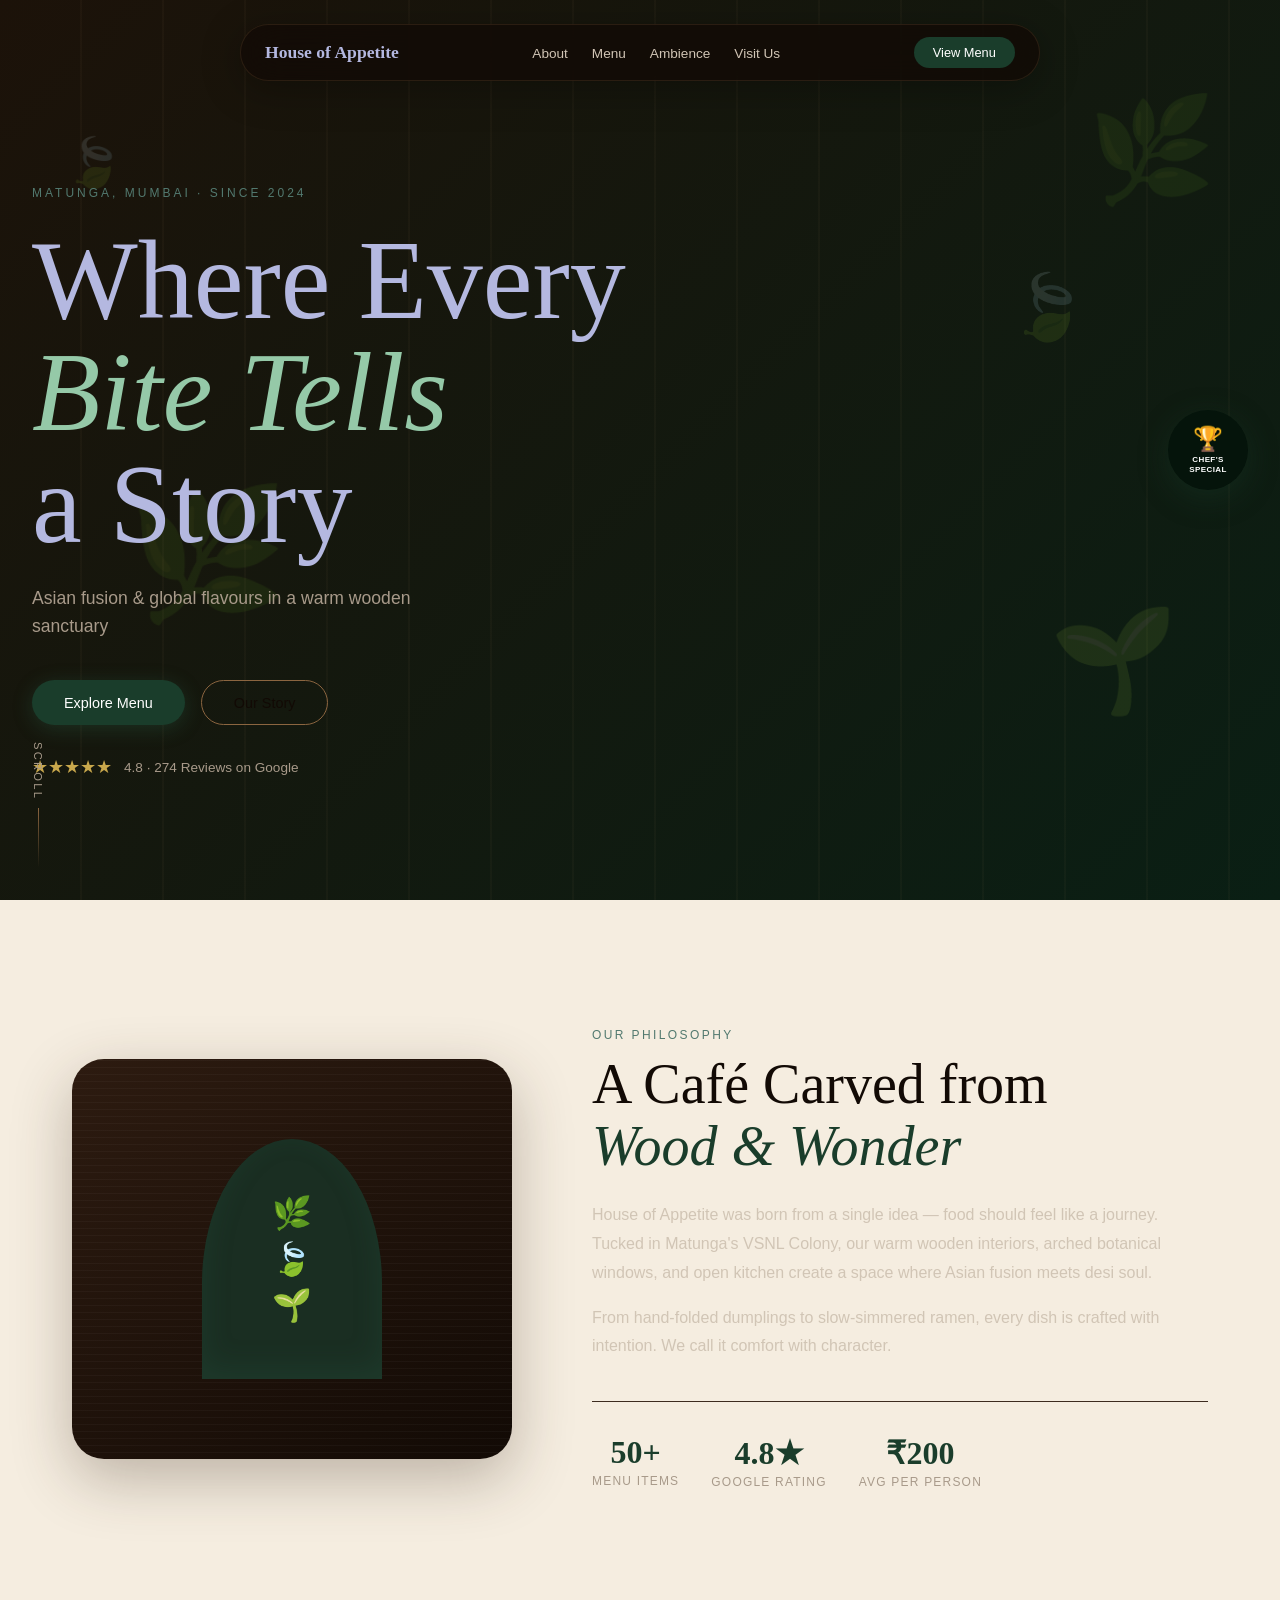
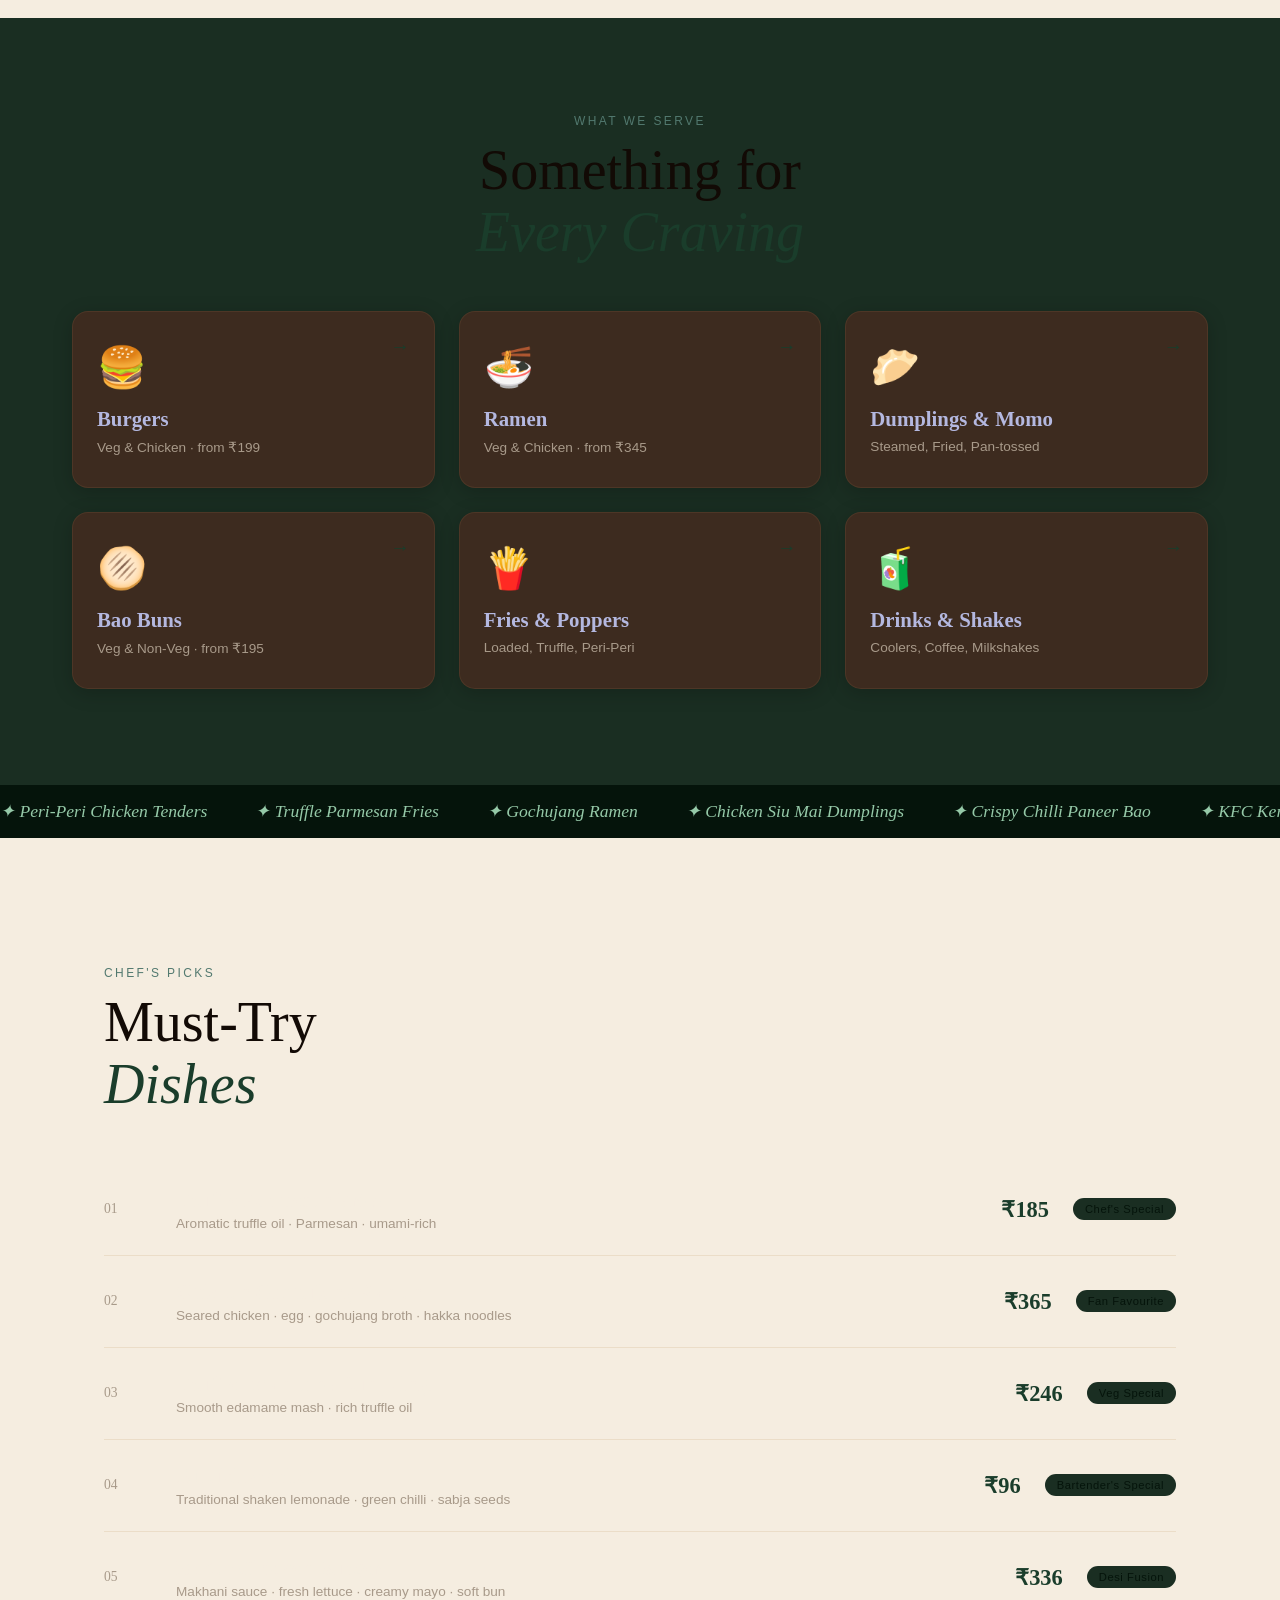
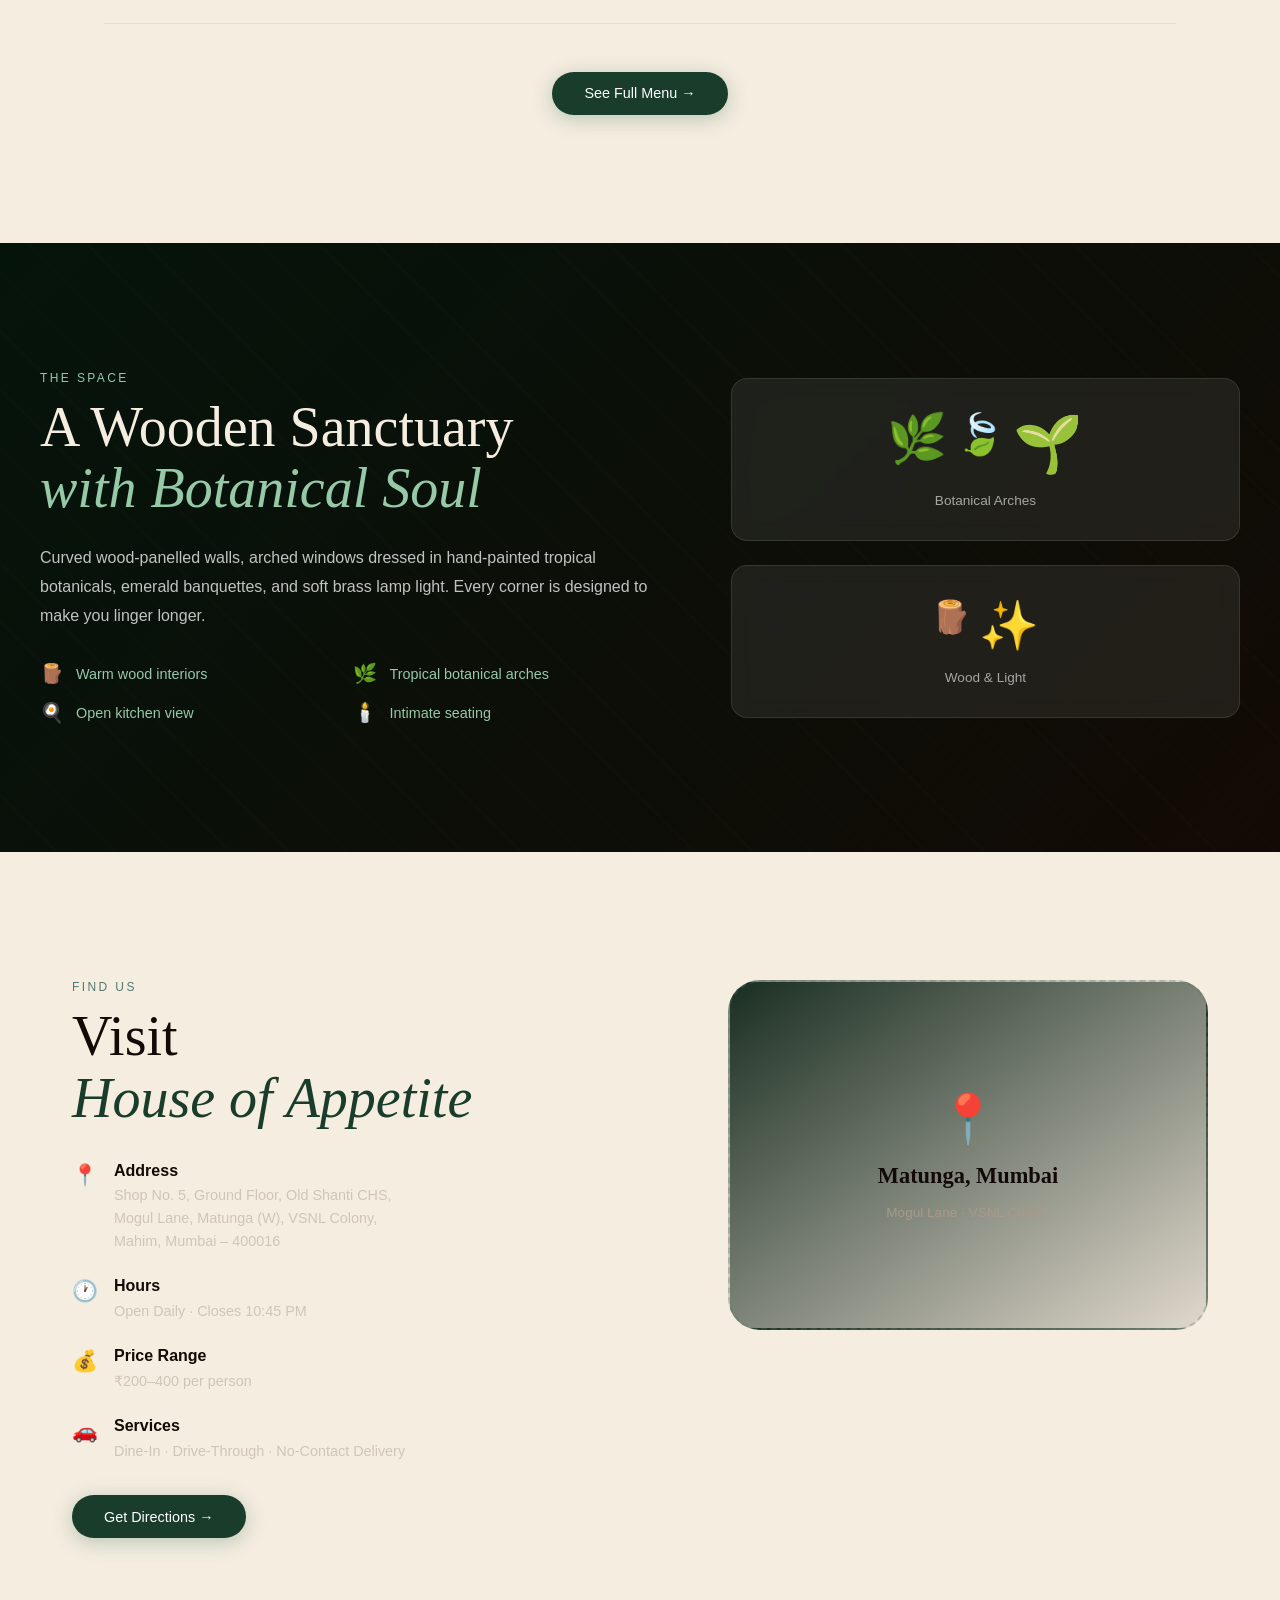
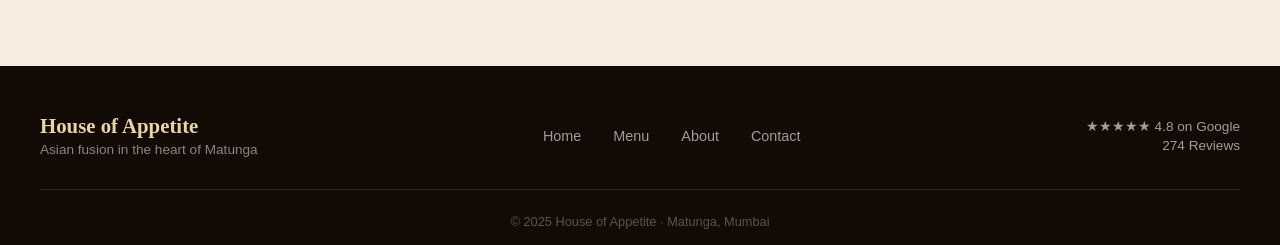
==== commit 4401d365: "Switch to premium dark theme" ====
--- a/index.html
+++ b/index.html
@@ -7,7 +7,7 @@
   <link rel="preconnect" href="https://fonts.googleapis.com">
   <link href="https://fonts.googleapis.com/css2?family=Cormorant+Garamond:ital,wght@0,300;0,400;0,600;1,300;1,400&family=DM+Sans:wght@300;400;500&family=Playfair+Display:ital,wght@1,400&display=swap" rel="stylesheet">
   <link rel="stylesheet" href="css/style.css">
-  <meta name="color-scheme" content="light">
+  <meta name="color-scheme" content="dark">
 </head>
 <body>
 
--- a/css/style.css
+++ b/css/style.css
@@ -4,27 +4,27 @@
    =========================== */
 
 :root {
-  color-scheme: light;
-  --wood-dark: #3d2b1f;
-  --wood-mid: #6b4226;
-  --wood-light: #c49a6c;
-  --wood-pale: #f5ede0;
-  --green-deep: #1a3d2b;
-  --green-mid: #2d6a4f;
+  color-scheme: dark;
+  --wood-dark: #120a05;
+  --wood-mid: #2d1b10;
+  --wood-light: #8b6540;
+  --wood-pale: #3d2b1f;
+  --green-deep: #05140b;
+  --green-mid: #1a3d2b;
   --green-sage: #52796f;
   --green-light: #95c9a8;
-  --green-pale: #d8f3dc;
-  --cream: #faf7f2;
-  --off-white: #f0ebe1;
-  --text-dark: #1c1209;
-  --text-mid: #4a3728;
-  --text-light: #8c6f55;
+  --green-pale: #1a2e22;
+  --cream: #f5ede0;
+  --off-white: #e0d8cc;
+  --text-dark: #f5ede0;
+  --text-mid: #d1c5b5;
+  --text-light: #a89a8a;
   --gold: #c9a84c;
   --gold-light: #e8d5a3;
-  --shadow-wood: rgba(61, 43, 31, 0.15);
+  --accent-blue: #b4b8e0;
+  --shadow-dark: rgba(0, 0, 0, 0.4);
   --radius: 16px;
   --radius-lg: 32px;
-  --radius-arch: 50% 50% 0 0 / 60% 60% 0 0;
 }
 
 *, *::before, *::after { box-sizing: border-box; margin: 0; padding: 0; }
@@ -121,24 +121,24 @@
   display: flex;
   align-items: center;
   gap: 2rem;
-  background: rgba(250, 247, 242, 0.92);
+  background: rgba(18, 10, 5, 0.8);
   backdrop-filter: blur(20px);
-  border: 1px solid rgba(196, 154, 108, 0.3);
+  border: 1px solid rgba(139, 101, 64, 0.2);
   border-radius: 100px;
   padding: 0.75rem 1.5rem;
-  box-shadow: 0 8px 40px rgba(61, 43, 31, 0.12);
+  box-shadow: 0 8px 40px rgba(0, 0, 0, 0.3);
   transition: all 0.4s ease;
   width: min(90vw, 800px);
 }
 .nav.scrolled {
-  background: rgba(250, 247, 242, 0.98);
-  box-shadow: 0 8px 40px rgba(61, 43, 31, 0.2);
+  background: rgba(18, 10, 5, 0.95);
+  box-shadow: 0 8px 40px rgba(0, 0, 0, 0.5);
 }
 .logo-text {
   font-family: 'Cormorant Garamond', serif;
   font-size: 1.1rem;
   font-weight: 600;
-  color: var(--wood-dark);
+  color: var(--accent-blue);
   white-space: nowrap;
 }
 .nav-links {
@@ -184,7 +184,7 @@
   align-items: center;
   position: relative;
   overflow: hidden;
-  background: linear-gradient(135deg, var(--cream) 0%, var(--off-white) 50%, var(--green-pale) 100%);
+  background: linear-gradient(135deg, #1c1209 0%, #0a1f14 100%);
   padding: 8rem 2rem 4rem;
 }
 
@@ -256,12 +256,12 @@
   font-size: clamp(3.5rem, 9vw, 7rem);
   font-weight: 300;
   line-height: 1;
-  color: var(--wood-dark);
+  color: var(--accent-blue);
   margin-bottom: 1.5rem;
 }
 .hero-title em {
   font-style: italic;
-  color: var(--green-mid);
+  color: var(--green-light);
 }
 
 .hero-sub {
@@ -473,7 +473,7 @@
 /* ========== CATEGORIES ========== */
 .categories {
   padding: 6rem 2rem;
-  background: var(--off-white);
+  background: var(--green-pale);
 }
 .cat-grid {
   display: grid;
@@ -482,18 +482,18 @@
   margin-top: 3rem;
 }
 .cat-card {
-  background: white;
+  background: var(--wood-pale);
   border-radius: var(--radius);
   padding: 2rem 1.5rem;
   text-decoration: none;
   color: var(--text-dark);
-  border: 1px solid rgba(196, 154, 108, 0.2);
+  border: 1px solid rgba(139, 101, 64, 0.2);
   display: flex;
   flex-direction: column;
   gap: 0.5rem;
   position: relative;
-  transition: box-shadow 0.3s ease;
-  box-shadow: 0 2px 12px rgba(61, 43, 31, 0.06);
+  transition: all 0.3s ease;
+  box-shadow: 0 4px 20px rgba(0, 0, 0, 0.2);
 }
 .cat-card:hover { box-shadow: 0 12px 40px rgba(45, 106, 79, 0.15); }
 .cat-emoji { font-size: 2.5rem; margin-bottom: 0.5rem; }
@@ -501,7 +501,7 @@
   font-family: 'Cormorant Garamond', serif;
   font-size: 1.3rem;
   font-weight: 600;
-  color: var(--wood-dark);
+  color: var(--accent-blue);
 }
 .cat-card p { font-size: 0.85rem; color: var(--text-light); }
 .cat-arrow {
@@ -561,7 +561,7 @@
   transition: background 0.2s, padding 0.2s;
 }
 .dish-item:hover {
-  background: var(--off-white);
+  background: var(--wood-pale);
   padding-left: 1rem;
   padding-right: 1rem;
   margin: 0 -1rem;
@@ -577,7 +577,7 @@
   font-family: 'Cormorant Garamond', serif;
   font-size: 1.3rem;
   font-weight: 600;
-  color: var(--wood-dark);
+  color: var(--text-dark);
   margin-bottom: 0.25rem;
 }
 .dish-info p { font-size: 0.85rem; color: var(--text-light); }
@@ -832,8 +832,8 @@
   position: sticky;
   top: 0;
   z-index: 100;
-  background: var(--cream);
-  border-bottom: 1px solid rgba(196, 154, 108, 0.2);
+  background: var(--wood-dark);
+  border-bottom: 1px solid rgba(139, 101, 64, 0.2);
   padding: 0 2rem;
   overflow-x: auto;
   white-space: nowrap;
@@ -876,7 +876,7 @@
   font-family: 'Cormorant Garamond', serif;
   font-size: 2rem;
   font-weight: 300;
-  color: var(--wood-dark);
+  color: var(--accent-blue);
   margin-bottom: 0.5rem;
 }
 .menu-category-title em { color: var(--green-mid); font-style: italic; }
@@ -893,14 +893,14 @@
   gap: 1.5rem;
 }
 .menu-card {
-  background: white;
+  background: var(--wood-pale);
   border-radius: var(--radius);
   padding: 1.5rem;
-  border: 1px solid rgba(196, 154, 108, 0.15);
+  border: 1px solid rgba(139, 101, 64, 0.15);
   display: flex;
   flex-direction: column;
   gap: 0.5rem;
-  box-shadow: 0 2px 10px rgba(61, 43, 31, 0.05);
+  box-shadow: 0 4px 15px rgba(0, 0, 0, 0.2);
   transition: transform 0.3s, box-shadow 0.3s;
 }
 .menu-card:hover {
@@ -917,7 +917,7 @@
   font-family: 'Cormorant Garamond', serif;
   font-size: 1.15rem;
   font-weight: 600;
-  color: var(--wood-dark);
+  color: var(--text-dark);
   line-height: 1.3;
 }
 .menu-card-price {
